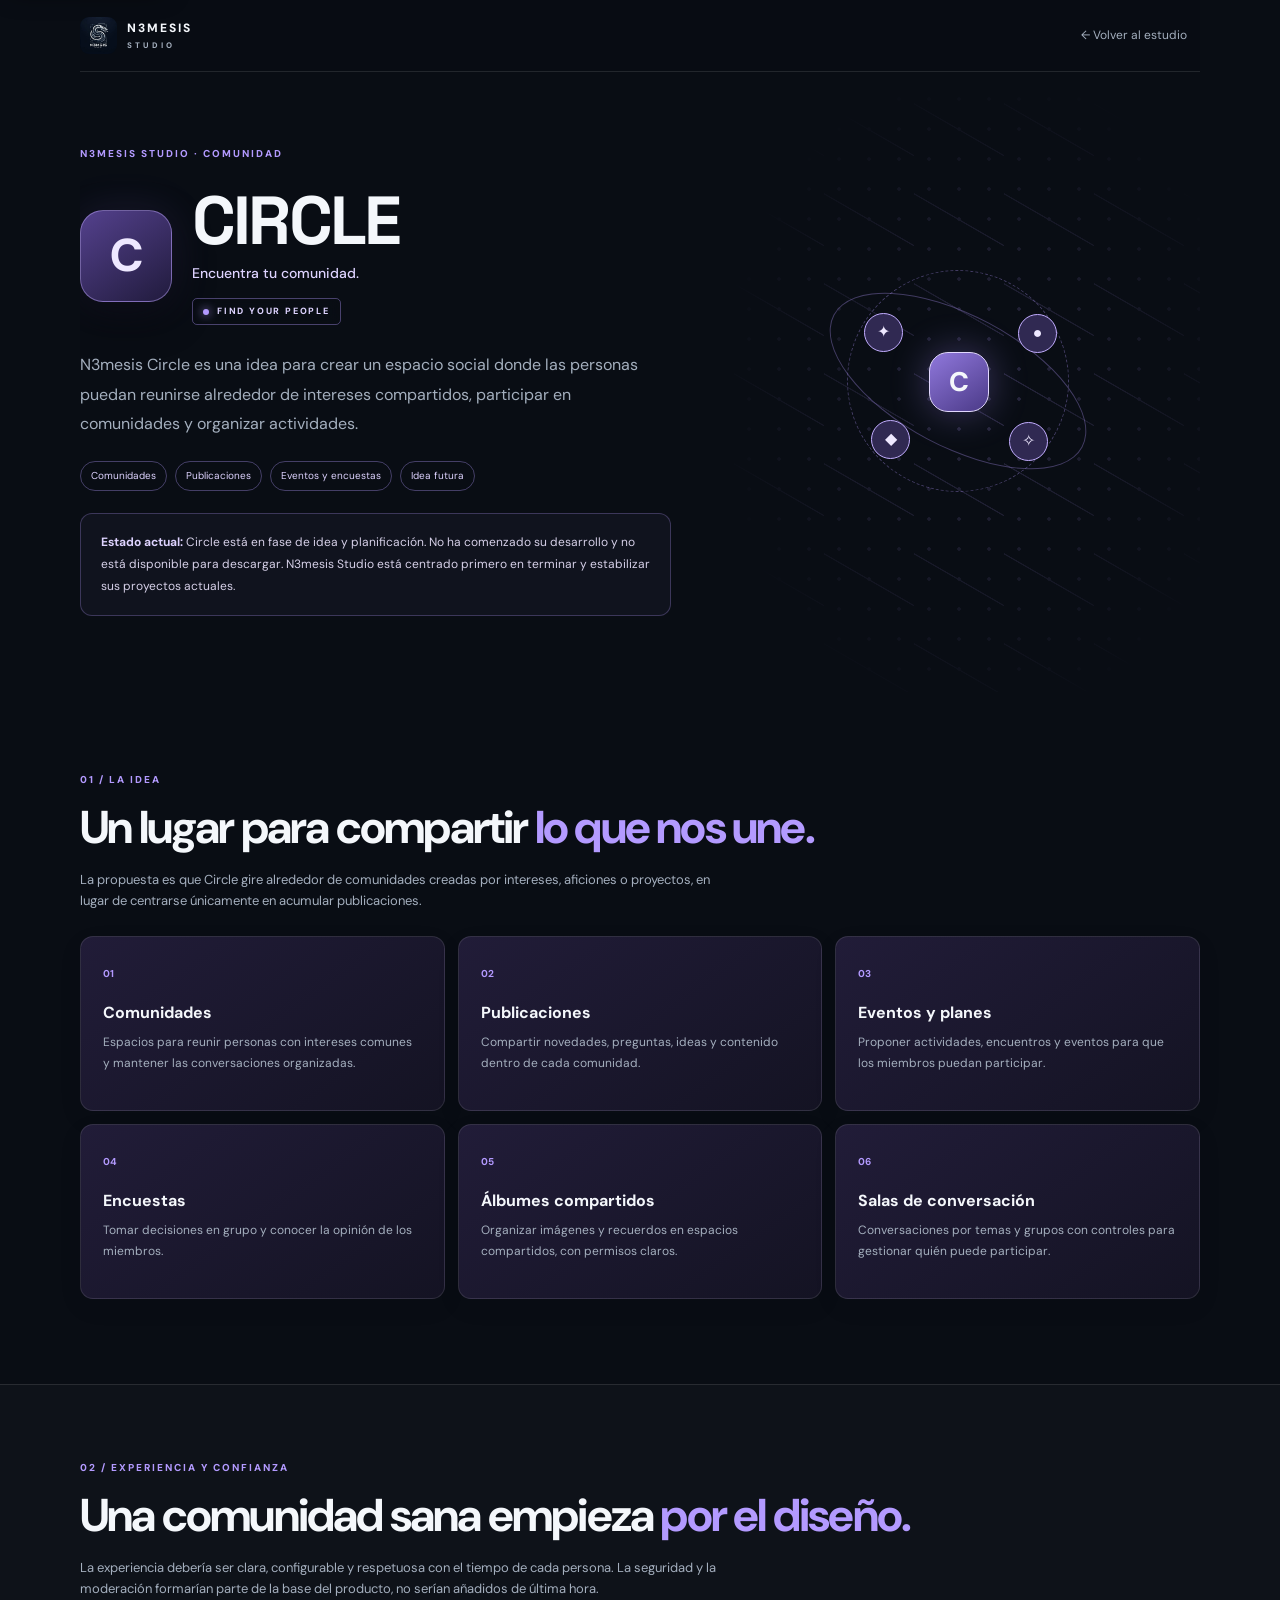
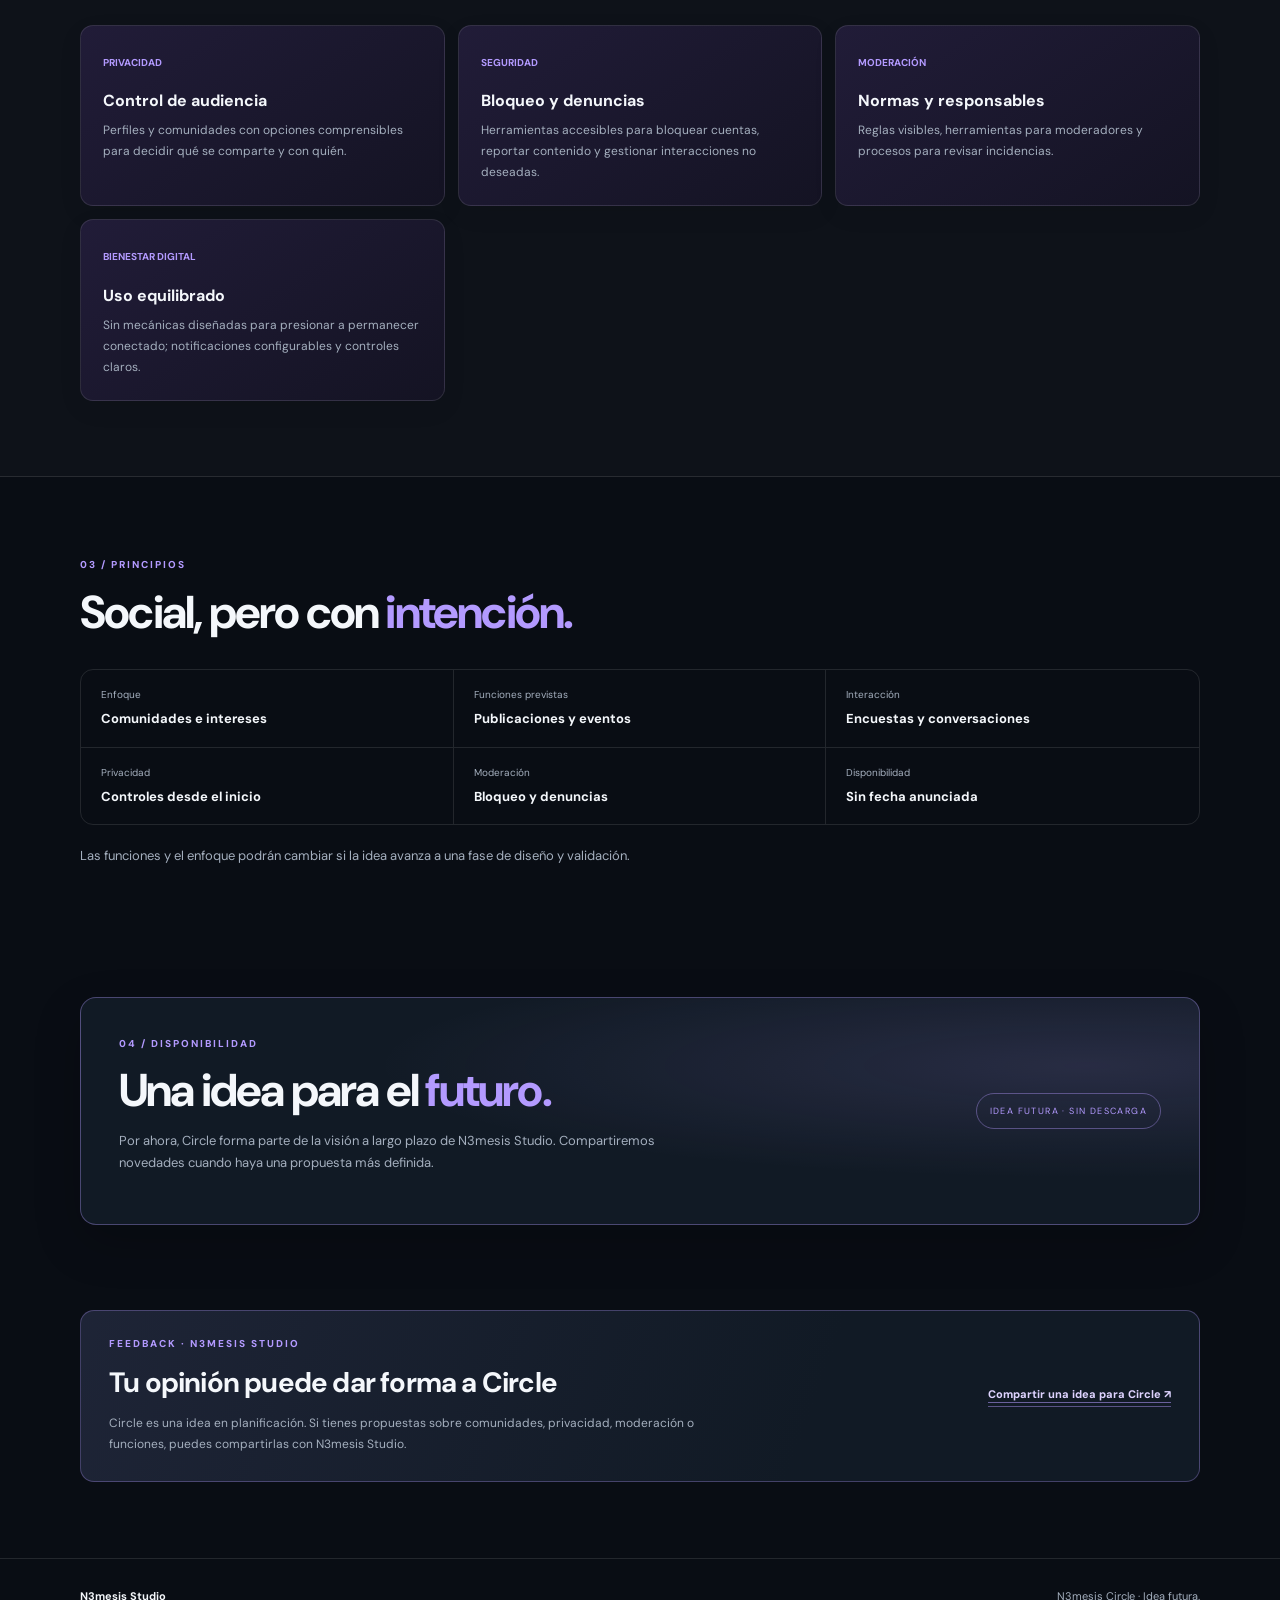
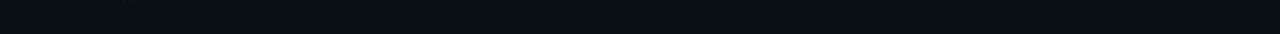
==== circle/index.html @ 1a10ccf6 "Completar metadatos sociales y SEO" ====
<!doctype html>
<html lang="es">
<head>
<meta charset="utf-8"><meta name="viewport" content="width=device-width,initial-scale=1"><meta name="theme-color" content="#100f20">
<meta name="description" content="N3mesis Circle: concepto de una plataforma social para comunidades, intereses y actividades compartidas. Idea futura de N3mesis Studio.">
<meta property="og:title" content="N3mesis Circle — N3mesis Studio"><meta property="og:description" content="Comunidades para compartir intereses e ideas. Concepto futuro de N3mesis Studio.">
<title>N3mesis Circle — N3mesis Studio</title>
<meta property="og:type" content="website">
<link rel="canonical" href="https://ocelote9547.github.io/circle/">
<meta property="og:url" content="https://ocelote9547.github.io/circle/"><meta property="og:site_name" content="N3mesis Studio"><meta name="twitter:card" content="summary"><meta name="twitter:title" content="N3mesis Circle — N3mesis Studio">
<meta name="twitter:description" content="N3mesis Circle: concepto de una plataforma social para comunidades, intereses y actividades compartidas. Idea futura de N3mesis Studio.">
<link rel="icon" href="../assets/icon.png" type="image/png">
<link rel="preconnect" href="https://fonts.googleapis.com"><link rel="preconnect" href="https://fonts.gstatic.com" crossorigin>
<link href="https://fonts.googleapis.com/css2?family=DM+Sans:wght@400;500;600;700;800&family=Space+Grotesk:wght@400;500;600;700&display=swap" rel="stylesheet">
<link rel="stylesheet" href="../product.css">
<style>
.app-circle{--accent:#b39aff;--accent2:#ded3ff;--glow:#7453c5}
.circle-symbol{width:92px;height:92px;display:grid;place-items:center;border-radius:23px;border:1px solid #c1aaff77;background:linear-gradient(145deg,#54418d,#211b3d);color:#eee8ff;font-size:46px;font-weight:800;box-shadow:0 15px 40px #0007,0 0 40px #9c7bff22}
.circle-showcase{position:relative;min-height:340px;display:grid;place-items:center}
.circle-showcase:before,.circle-showcase:after{content:"";position:absolute;border:1px solid #b39aff55;border-radius:50%;width:280px;height:130px;transform:rotate(28deg)}
.circle-showcase:after{width:220px;height:220px;transform:rotate(-35deg);border-style:dashed}
.community-orbit{position:relative;width:220px;height:180px;z-index:1}
.community-core{position:absolute;left:81px;top:61px;width:60px;height:60px;border-radius:19px;background:linear-gradient(145deg,#9078dc,#4b3a88);border:1px solid #e2d8ff;display:grid;place-items:center;font-size:27px;font-weight:800;box-shadow:0 0 38px #a68cff55}
.community-dot{position:absolute;width:39px;height:39px;border-radius:50%;display:grid;place-items:center;background:#302952;border:1px solid #c2adff;color:#eee8ff}
.community-dot.one{left:16px;top:22px}.community-dot.two{right:11px;top:23px}.community-dot.three{left:23px;bottom:12px}.community-dot.four{right:20px;bottom:10px}
.app-circle .feature-grid article{background:linear-gradient(145deg,#211c38,#141323)}
.circle-note{border:1px solid #b39aff44;background:#b39aff0b;border-radius:12px;padding:18px 20px;color:#d6d0e8;font-size:12px;line-height:1.8}
.circle-note b{color:#ded3ff}
@media(max-width:760px){.circle-showcase{min-height:230px}}
@media(max-width:480px){.circle-symbol{width:70px;height:70px;font-size:36px}}
</style>
</head>
<body class="app-circle">
<a class="skip-link" href="#contenido">Saltar al contenido</a>
<header class="product-header"><a class="back-brand" href="../"><img src="../assets/icon.png" alt="N3mesis Studio"><span>N3MESIS <small>STUDIO</small></span></a><a class="back-link" href="../">← Volver al estudio</a></header>
<main id="contenido">
<section class="product-hero wrap">
<div class="product-hero-copy">
<div class="eyebrow">N3MESIS STUDIO · COMUNIDAD</div>
<div class="product-title-row"><div class="circle-symbol" aria-hidden="true">C</div><div><h1>CIRCLE</h1><p class="tagline">Encuentra tu comunidad.</p><div class="hero-signature">FIND YOUR PEOPLE</div></div></div>
<p class="lead">N3mesis Circle es una idea para crear un espacio social donde las personas puedan reunirse alrededor de intereses compartidos, participar en comunidades y organizar actividades.</p>
<div class="hero-pills"><span>Comunidades</span><span>Publicaciones</span><span>Eventos y encuestas</span><span>Idea futura</span></div>
<div class="circle-note"><b>Estado actual:</b> Circle está en fase de idea y planificación. No ha comenzado su desarrollo y no está disponible para descargar. N3mesis Studio está centrado primero en terminar y estabilizar sus proyectos actuales.</div>
</div>
<div class="hero-showcase circle-showcase" role="img" aria-label="Ilustración conceptual de personas y comunidades conectadas">
<div class="community-orbit"><span class="community-dot one">✦</span><span class="community-dot two">●</span><span class="community-dot three">◆</span><span class="community-dot four">✧</span><span class="community-core">C</span></div>
</div>
</section>
<section class="wrap product-section">
<div class="section-kicker">01 / LA IDEA</div><h2>Un lugar para compartir <em>lo que nos une.</em></h2>
<p class="section-intro">La propuesta es que Circle gire alrededor de comunidades creadas por intereses, aficiones o proyectos, en lugar de centrarse únicamente en acumular publicaciones.</p>
<div class="feature-grid">
<article><b>01</b><h3>Comunidades</h3><p>Espacios para reunir personas con intereses comunes y mantener las conversaciones organizadas.</p></article>
<article><b>02</b><h3>Publicaciones</h3><p>Compartir novedades, preguntas, ideas y contenido dentro de cada comunidad.</p></article>
<article><b>03</b><h3>Eventos y planes</h3><p>Proponer actividades, encuentros y eventos para que los miembros puedan participar.</p></article>
<article><b>04</b><h3>Encuestas</h3><p>Tomar decisiones en grupo y conocer la opinión de los miembros.</p></article>
<article><b>05</b><h3>Álbumes compartidos</h3><p>Organizar imágenes y recuerdos en espacios compartidos, con permisos claros.</p></article>
<article><b>06</b><h3>Salas de conversación</h3><p>Conversaciones por temas y grupos con controles para gestionar quién puede participar.</p></article>
</div>
</section>
<section class="screens-section"><div class="wrap">
<div class="section-kicker">02 / EXPERIENCIA Y CONFIANZA</div><h2>Una comunidad sana empieza <em>por el diseño.</em></h2>
<p class="section-intro">La experiencia debería ser clara, configurable y respetuosa con el tiempo de cada persona. La seguridad y la moderación formarían parte de la base del producto, no serían añadidos de última hora.</p>
<div class="feature-grid">
<article><b>PRIVACIDAD</b><h3>Control de audiencia</h3><p>Perfiles y comunidades con opciones comprensibles para decidir qué se comparte y con quién.</p></article>
<article><b>SEGURIDAD</b><h3>Bloqueo y denuncias</h3><p>Herramientas accesibles para bloquear cuentas, reportar contenido y gestionar interacciones no deseadas.</p></article>
<article><b>MODERACIÓN</b><h3>Normas y responsables</h3><p>Reglas visibles, herramientas para moderadores y procesos para revisar incidencias.</p></article>
<article><b>BIENESTAR DIGITAL</b><h3>Uso equilibrado</h3><p>Sin mecánicas diseñadas para presionar a permanecer conectado; notificaciones configurables y controles claros.</p></article>
</div>
</div></section>
<section class="wrap product-section">
<div class="section-kicker">03 / PRINCIPIOS</div><h2>Social, pero con <em>intención.</em></h2>
<div class="spec-grid">
<div><span>Enfoque</span><b>Comunidades e intereses</b></div><div><span>Funciones previstas</span><b>Publicaciones y eventos</b></div><div><span>Interacción</span><b>Encuestas y conversaciones</b></div><div><span>Privacidad</span><b>Controles desde el inicio</b></div><div><span>Moderación</span><b>Bloqueo y denuncias</b></div><div><span>Disponibilidad</span><b>Sin fecha anunciada</b></div>
</div>
<p class="section-intro" style="margin-top:20px">Las funciones y el enfoque podrán cambiar si la idea avanza a una fase de diseño y validación.</p>
</section>
<section class="download-section wrap"><div class="download-panel"><div><div class="section-kicker">04 / DISPONIBILIDAD</div><h2>Una idea para el <em>futuro.</em></h2><p>Por ahora, Circle forma parte de la visión a largo plazo de N3mesis Studio. Compartiremos novedades cuando haya una propuesta más definida.</p></div><span class="coming-soon">IDEA FUTURA · SIN DESCARGA</span></div></section>

<section class="feedback-section wrap">
  <div class="feedback-panel">
    <div><div class="section-kicker">FEEDBACK · N3MESIS STUDIO</div><h2>Tu opinión puede dar forma a Circle</h2><p>Circle es una idea en planificación. Si tienes propuestas sobre comunidades, privacidad, moderación o funciones, puedes compartirlas con N3mesis Studio.</p></div>
    <div class="feedback-actions"><a href="https://github.com/Ocelote9547/Ocelote9547.github.io/issues/new?title=Idea%20para%20N3mesis%20Circle" target="_blank" rel="noopener">Compartir una idea para Circle ↗</a></div>
  </div>
</section>
</main>
<footer class="product-footer"><a href="../">N3mesis Studio</a><span>N3mesis Circle · Idea futura.</span></footer>
</body></html>
---- product.css ----
:root{color-scheme:dark;--bg:#090d14;--panel:#111a25;--text:#f4f7fb;--muted:#a4afbe;--accent:#72b9ff;--line:#ffffff1b;font-family:'DM Sans',Arial,sans-serif}*{box-sizing:border-box}html{scroll-behavior:smooth}body{margin:0;background:var(--bg);color:var(--text);line-height:1.65}a{color:inherit;text-decoration:none}.wrap{width:min(1120px,calc(100% - 44px));margin:auto}.app-party{--accent:#ff8545;--accent2:#ffb16e;--glow:#f05b22}.app-nexo{--accent:#74bdff;--accent2:#b7dcff;--glow:#167bd1}.app-utils{--accent:#aeb8c3;--accent2:#e0e4e9;--glow:#788492}.product-header{height:76px;width:min(1120px,calc(100% - 44px));margin:auto;display:flex;justify-content:space-between;align-items:center;border-bottom:1px solid var(--line)}.back-brand{display:flex;align-items:center;gap:10px;font-size:12px;font-weight:800;letter-spacing:2px}.back-brand img{width:37px;height:37px;object-fit:contain;border-radius:9px}.back-brand small{display:block;font-size:8px;letter-spacing:3px;color:var(--muted)}.back-link{font-size:12px;color:var(--muted)}.back-link:hover{color:var(--text)}.product-hero{min-height:520px;display:grid;grid-template-columns:1.1fr .9fr;align-items:center;gap:45px;padding-top:65px;padding-bottom:65px}.eyebrow,.section-kicker{font-size:10px;font-weight:800;letter-spacing:2px;color:var(--accent)}.product-title-row{display:flex;align-items:center;gap:20px;margin:25px 0}.app-icon{width:92px;height:92px;object-fit:contain;border-radius:22px;box-shadow:0 15px 40px #0007}.product-title-row h1{font-size:clamp(44px,7vw,68px);line-height:1;margin:0;font-weight:800;letter-spacing:-3px}.tagline{color:var(--accent2);font-size:14px;margin:8px 0 0}.lead{max-width:600px;color:var(--muted);font-size:16px;line-height:1.85}.hero-pills{display:flex;flex-wrap:wrap;gap:8px;margin:22px 0}.hero-pills span{font-size:10px;padding:6px 10px;border:1px solid color-mix(in srgb,var(--accent) 35%,transparent);border-radius:30px;color:var(--accent2)}.download-button{display:inline-flex;gap:24px;align-items:center;background:var(--accent);color:#10151c;padding:13px 18px;border-radius:8px;font-size:13px;font-weight:800;margin-top:12px}.download-button:hover{filter:brightness(1.12);transform:translateY(-1px)}.availability{font-size:10px;color:#8290a1;margin-top:12px}.hero-showcase{min-height:340px;display:grid;place-items:center;position:relative}.showcase-glow{position:absolute;width:280px;height:280px;border-radius:50%;background:var(--glow);opacity:.18;filter:blur(75px)}.showcase-icon{position:relative;width:min(220px,65%);aspect-ratio:1;object-fit:contain;border-radius:34px;filter:drop-shadow(0 25px 40px #0008)}.product-section{padding-top:80px;padding-bottom:85px}.product-section h2,.screens-section h2,.download-panel h2{font-size:clamp(30px,4.5vw,46px);line-height:1.15;letter-spacing:-1.8px;margin:12px 0 30px}.product-section h2 em,.screens-section h2 em,.download-panel h2 em{font-style:normal;color:var(--accent)}.feature-grid{display:grid;grid-template-columns:repeat(3,1fr);gap:13px}.feature-grid article{background:linear-gradient(145deg,#141e2a,#0e151f);border:1px solid var(--line);border-radius:12px;padding:22px;min-height:175px}.feature-grid article>b{font-size:10px;color:var(--accent)}.feature-grid h3{font-size:16px;margin:14px 0 6px}.feature-grid p{font-size:12px;color:var(--muted);line-height:1.75;margin:0}.screens-section{padding:75px 0;background:#ffffff05;border-block:1px solid var(--line)}.section-intro{font-size:13px;color:var(--muted);max-width:650px;margin-top:-15px;margin-bottom:25px}.screenshot-grid{display:grid;grid-template-columns:repeat(4,1fr);gap:14px}.screenshot-placeholder{aspect-ratio:9/16;border:1px dashed color-mix(in srgb,var(--accent) 55%,transparent);border-radius:15px;background:radial-gradient(ellipse at 50% 40%,color-mix(in srgb,var(--accent) 14%,transparent),#0b111a 70%);display:flex;flex-direction:column;align-items:center;justify-content:center;gap:8px;color:var(--accent)}.screenshot-placeholder span{font-size:11px;opacity:.7}.screenshot-placeholder b{font-size:13px;letter-spacing:2px}.screenshot-placeholder small{font-size:10px;color:var(--muted)}.spec-grid{display:grid;grid-template-columns:repeat(3,1fr);border:1px solid var(--line);border-radius:12px;overflow:hidden}.spec-grid div{padding:17px 20px;border-bottom:1px solid var(--line);border-right:1px solid var(--line);display:grid;gap:5px}.spec-grid div:nth-child(3n){border-right:0}.spec-grid div:nth-last-child(-n+3){border-bottom:0}.spec-grid span{font-size:10px;color:var(--muted)}.spec-grid b{font-size:13px}.download-section{padding:20px 0 85px}.download-panel{padding:38px;border:1px solid color-mix(in srgb,var(--accent) 35%,transparent);border-radius:16px;background:radial-gradient(ellipse at 90% 30%,color-mix(in srgb,var(--accent) 14%,transparent),transparent 50%),#111a25;display:flex;justify-content:space-between;align-items:center;gap:25px}.download-panel h2{margin-bottom:10px}.download-panel p{font-size:13px;color:var(--muted);max-width:550px}.coming-soon{font-size:9px;letter-spacing:1.4px;color:var(--accent);border:1px solid color-mix(in srgb,var(--accent) 40%,transparent);border-radius:30px;padding:10px 13px;white-space:nowrap}.product-footer{min-height:80px;border-top:1px solid var(--line);display:flex;justify-content:space-between;align-items:center;padding:20px max(22px,calc((100% - 1120px)/2));font-size:11px;color:var(--muted)}.product-footer a{color:var(--text);font-weight:700}.utils-icon{display:grid;place-items:center;background:#252d37;color:#e0e4e9;font-size:42px}.utils-symbol{font-size:120px;color:var(--accent);text-shadow:0 0 55px #aeb8c355}@media(max-width:760px){.product-hero{grid-template-columns:1fr;gap:0;padding-top:55px}.hero-showcase{min-height:230px}.showcase-icon{width:160px}.feature-grid{grid-template-columns:repeat(2,1fr)}.screenshot-grid{grid-template-columns:repeat(2,1fr)}.spec-grid{grid-template-columns:repeat(2,1fr)}.spec-grid div:nth-child(3n){border-right:1px solid var(--line)}.spec-grid div:nth-child(2n){border-right:0}.spec-grid div:nth-last-child(-n+3){border-bottom:1px solid var(--line)}.spec-grid div:nth-last-child(-n+2){border-bottom:0}.download-panel{align-items:flex-start;flex-direction:column}}@media(max-width:480px){.wrap,.product-header{width:calc(100% - 34px)}.back-link{font-size:10px}.product-title-row{gap:14px}.app-icon{width:70px;height:70px}.product-title-row h1{font-size:48px}.tagline{font-size:12px}.lead{font-size:14px}.feature-grid{grid-template-columns:1fr}.screenshot-grid{gap:9px}.screenshot-placeholder{border-radius:10px}.spec-grid div{padding:13px}.download-panel{padding:25px}.product-footer{gap:15px;flex-wrap:wrap}}
.app-launcher{--accent:#8eafff;--accent2:#c6d7ff;--glow:#456dc6}

/* N3mesis Launcher — identidad AURORA */
.app-launcher{--accent:#8eafff;--accent2:#c6d7ff;--glow:#456dc6}
.app-launcher .feature-grid article{background:linear-gradient(145deg,#17243a,#0e1726)}
.app-launcher .screens-section{background:#8eafff08}
.faq-list{border-top:1px solid var(--line)}
.faq-list details{border-bottom:1px solid var(--line);padding:0 4px}
.faq-list summary{cursor:pointer;list-style:none;padding:17px 4px;font-size:13px;font-weight:700;color:#e8eefb;display:flex;justify-content:space-between;gap:20px}
.faq-list summary::-webkit-details-marker{display:none}
.faq-list summary:after{content:"＋";color:var(--accent);font-size:17px}
.faq-list details[open] summary:after{content:"−"}
.faq-list details p{margin:0;padding:0 4px 18px;color:var(--muted);font-size:12px;line-height:1.8;max-width:850px}
.faq-list code{color:var(--accent2);font-size:11px}
.legal-note{padding-bottom:35px;color:#778598;font-size:10px;line-height:1.7}


/* Pulido responsive común de todas las fichas */
.product-header{gap:12px}
.product-hero-copy,.product-hero,.product-section,.download-panel{min-width:0}
.product-title-row{min-width:0}
.product-title-row>div{min-width:0}
.product-title-row h1{overflow-wrap:anywhere}
.feature-grid article{min-width:0}
.spec-grid b{overflow-wrap:anywhere}
.faq-list summary{line-height:1.5}
.download-button{transition:filter .2s,transform .2s}
@media(max-width:760px){
 .wrap{width:calc(100% - 38px)}
 .product-header{width:calc(100% - 38px);height:68px}
 .product-hero{padding-top:42px;padding-bottom:35px;gap:6px}
 .product-title-row{margin:19px 0;gap:14px}
 .product-title-row h1{font-size:clamp(38px,9vw,54px);letter-spacing:-2px}
 .app-icon{width:76px;height:76px;border-radius:18px}
 .lead{font-size:14px;line-height:1.8}
 .hero-pills{gap:6px;margin:17px 0}
 .hero-pills span{font-size:9px}
 .hero-showcase{min-height:190px}
 .showcase-icon{width:145px}
 .product-section{padding-top:56px;padding-bottom:58px}
 .product-section h2,.screens-section h2,.download-panel h2{font-size:clamp(29px,7.5vw,39px);letter-spacing:-1.2px}
 .feature-grid{gap:10px}
 .feature-grid article{padding:18px;min-height:0}
 .feature-grid h3{font-size:15px}
 .feature-grid p{font-size:11px}
 .screens-section{padding:54px 0}
 .screenshot-grid{gap:10px}
 .spec-grid div{min-width:0;padding:14px}
 .spec-grid b{font-size:12px}
 .download-section{padding-bottom:55px}
 .download-panel{padding:25px}
 .product-footer{padding:19px;width:100%}
}
@media(max-width:480px){
 .wrap{width:calc(100% - 32px)}
 .product-header{width:calc(100% - 32px);height:64px}
 .back-brand{font-size:10px;gap:7px;letter-spacing:1.3px}
 .back-brand img{width:32px;height:32px}
 .back-link{font-size:10px;white-space:nowrap}
 .product-hero{padding-top:34px}
 .product-title-row{gap:11px}
 .app-icon{width:64px;height:64px;border-radius:15px}
 .product-title-row h1{font-size:clamp(34px,9vw,45px);letter-spacing:-1.5px}
 .tagline{font-size:11px;line-height:1.4}
 .lead{font-size:13px}
 .download-button{width:100%;justify-content:space-between;padding:13px 15px}
 .feature-grid{grid-template-columns:1fr}
 .feature-grid article{padding:17px}
 .screenshot-grid{grid-template-columns:repeat(2,minmax(0,1fr))}
 .screenshot-placeholder{min-width:0;aspect-ratio:3/5}
 .spec-grid{grid-template-columns:repeat(2,minmax(0,1fr))}
 .spec-grid div{padding:12px 10px}
 .spec-grid div:nth-child(3n){border-right:1px solid var(--line)}
 .spec-grid div:nth-child(2n){border-right:0}
 .spec-grid div:nth-last-child(-n+3){border-bottom:1px solid var(--line)}
 .spec-grid div:nth-last-child(-n+2){border-bottom:0}
 .download-panel{padding:21px}
 .coming-soon{white-space:normal;line-height:1.5}
 .product-footer{font-size:10px}
}


/* Acabado visual común y responsive para las fichas */
.product-header{backdrop-filter:blur(14px);-webkit-backdrop-filter:blur(14px)}
.product-hero{align-items:center}
.product-hero-copy{max-width:720px}
.product-title-row h1{line-height:.98}
.hero-pills span{border-radius:999px}
.feature-grid article{border:1px solid var(--line);border-radius:13px;transition:transform .2s,border-color .2s,background .2s}
.feature-grid article:hover{transform:translateY(-3px);border-color:var(--accent,#78baff66)}
.screenshot-placeholder{border:1px dashed #8ba5c333;background:linear-gradient(145deg,#162235,#0c1420);border-radius:14px;min-height:230px;display:flex;flex-direction:column;align-items:center;justify-content:center;gap:10px}
.screenshot-placeholder span{font:600 28px var(--display);color:var(--accent,#9cc8ff)}
.screenshot-placeholder b{font-size:11px;letter-spacing:1.4px}
.screenshot-placeholder small{font-size:10px;color:var(--muted)}
.spec-grid{overflow:hidden;border-radius:13px}
.spec-grid div{min-width:0}
.faq-list details[open]{background:#ffffff05}
.download-actions{display:flex;flex-direction:column;align-items:flex-start;gap:13px;min-width:min(100%,280px)}
.download-actions .download-button{width:100%;justify-content:space-between}
.release-link{font-size:12px;color:var(--accent2,#a9d3ff);text-decoration:underline;text-underline-offset:4px}
.download-actions small{font-size:10px;color:var(--muted);line-height:1.5}
@media(max-width:760px){
 .product-hero{display:flex;flex-direction:column;align-items:stretch}
 .product-hero-copy{width:100%}
 .hero-showcase{width:100%;max-width:100%;margin-top:10px}
 .feature-grid{grid-template-columns:repeat(2,minmax(0,1fr))}
 .feature-grid article{height:100%}
 .screens-section .wrap{min-width:0}
 .screenshot-grid{grid-template-columns:repeat(2,minmax(0,1fr))}
 .spec-grid{display:grid;grid-template-columns:repeat(2,minmax(0,1fr))}
 .spec-grid div{border-bottom:1px solid var(--line);border-right:1px solid var(--line)}
 .spec-grid div:nth-child(2n){border-right:0}
 .spec-grid div:last-child{border-bottom:0}
 .download-panel{gap:24px}
 .download-actions{width:100%}
}
@media(max-width:480px){
 .product-hero{gap:4px}
 .product-title-row{align-items:center}
 .hero-showcase{min-height:155px}
 .showcase-icon{width:125px}
 .feature-grid{grid-template-columns:1fr}
 .feature-grid article{padding:19px}
 .screenshot-placeholder{min-height:175px}
 .spec-grid div{padding:12px 10px}
 .spec-grid span{font-size:10px}
 .spec-grid b{font-size:11px;line-height:1.5}
 .download-actions .download-button{font-size:12px}
 .product-footer{display:flex;flex-direction:column;align-items:flex-start}
}
@media(prefers-reduced-motion:reduce){
 .feature-grid article,.card-explore span{transition:none!important}
}


/* Galerías reales: horizontal para escritorio, vertical para apps móviles */
.screenshot-grid{align-items:start}
.screenshot-card{margin:0;min-width:0;overflow:hidden;border:1px solid var(--line);border-radius:14px;background:#0b111a}
.screenshot-card>img{display:block;width:100%;height:auto;object-fit:contain;background:#080d14}
.screenshot-card figcaption{padding:10px 12px;color:var(--muted);font-size:10px;font-weight:700;letter-spacing:1.2px}
.screenshot-card .screenshot-placeholder{aspect-ratio:9/16;border:0;border-radius:0;min-height:220px}
.app-launcher .screenshot-grid{grid-template-columns:repeat(2,minmax(0,1fr))}
.app-launcher .screenshot-card>img{aspect-ratio:16/9;object-fit:contain}
.app-launcher .screenshot-card .screenshot-placeholder{aspect-ratio:16/9;min-height:0}
.app-party .screenshot-card>img,.app-nexo .screenshot-card>img{aspect-ratio:9/16;object-fit:contain}
@media(max-width:760px){
 .app-launcher .screenshot-grid{grid-template-columns:repeat(2,minmax(0,1fr))}
 .app-launcher .screenshot-card figcaption,.app-party .screenshot-card figcaption,.app-nexo .screenshot-card figcaption{padding:8px;font-size:9px}
}
@media(max-width:480px){
 .app-launcher .screenshot-grid{grid-template-columns:1fr}
 .app-launcher .screenshot-card>img{aspect-ratio:16/9}
}


/* Corrección de galerías: el atributo hidden debe prevalecer sobre el display de los componentes */
.screenshot-card [hidden]{
  display:none!important;
}

/* Más espacio útil para las capturas en monitores grandes (incluidos 32 pulgadas) */
@media(min-width:1600px){
  .screens-section>.wrap{
    width:min(1500px,calc(100% - 96px));
  }
  .screenshot-grid{
    gap:22px;
  }
  .screenshot-card{
    border-radius:16px;
  }
  .screenshot-card figcaption{
    padding:12px 15px;
    font-size:11px;
  }
  .app-launcher .screenshot-grid{
    grid-template-columns:repeat(2,minmax(0,1fr));
  }
}


/* Identidad geométrica distinta para cada producto */
.product-hero{position:relative;isolation:isolate;overflow:hidden}
.product-hero:before{content:"";position:absolute;z-index:-1;pointer-events:none;right:-3%;top:2%;width:min(48vw,500px);height:100%;opacity:.17;mask-image:radial-gradient(ellipse at center,#000 10%,transparent 76%);-webkit-mask-image:radial-gradient(ellipse at center,#000 10%,transparent 76%)}
.app-party .product-hero:before{background-image:linear-gradient(45deg,transparent 46%,#ff8545 47%,#ff8545 49%,transparent 50%),linear-gradient(-45deg,transparent 46%,#ffb16e 47%,#ffb16e 49%,transparent 50%);background-size:42px 42px}
.app-nexo .product-hero:before{background-image:repeating-linear-gradient(0deg,transparent 0 25px,#74bdff 26px 27px,transparent 28px 50px),repeating-linear-gradient(60deg,transparent 0 25px,#74bdff 26px 27px,transparent 28px 50px),repeating-linear-gradient(120deg,transparent 0 25px,#74bdff 26px 27px,transparent 28px 50px);background-size:58px 58px}
.app-launcher .product-hero:before{background-image:linear-gradient(90deg,#8fc6ff 1px,transparent 1px),linear-gradient(#8fc6ff 1px,transparent 1px),linear-gradient(45deg,transparent 48%,#8fc6ff 49%,#8fc6ff 50%,transparent 51%);background-size:48px 48px,48px 48px,96px 96px}
.app-connect .product-hero:before{background-image:radial-gradient(ellipse at center,transparent 0 28%,#67caff 29% 29.5%,transparent 30% 48%,#67caff 49% 49.5%,transparent 50%),linear-gradient(45deg,transparent 49%,#67caff 49.5% 50%,transparent 50.5%);background-size:230px 180px,70px 70px}
.app-circle .product-hero:before{background-image:radial-gradient(circle,#b39aff 1.5px,transparent 2px),linear-gradient(30deg,transparent 48.8%,#b39aff 49.2% 49.8%,transparent 50.2%);background-size:30px 30px,90px 90px}
.app-utils .product-hero:before{background-image:linear-gradient(0deg,transparent 47%,#aeb8c3 48% 52%,transparent 53%),linear-gradient(90deg,transparent 47%,#aeb8c3 48% 52%,transparent 53%);background-size:38px 38px}
.hero-signature{display:inline-flex;align-items:center;gap:8px;margin-top:13px;padding:5px 10px;border:1px solid color-mix(in srgb,var(--accent) 38%,transparent);border-radius:5px;color:var(--accent2);font-size:9px;font-weight:800;letter-spacing:1.8px}
.hero-signature:before{content:"";width:6px;height:6px;border-radius:50%;background:var(--accent);box-shadow:0 0 10px var(--accent)}
.feedback-section{padding:0 0 76px}
.feedback-panel{display:flex;align-items:center;justify-content:space-between;gap:25px;padding:25px 28px;border:1px solid color-mix(in srgb,var(--accent) 30%,transparent);border-radius:14px;background:linear-gradient(110deg,color-mix(in srgb,var(--accent) 8%,#111a25),#111a25 65%)}
.feedback-panel h2{font-size:clamp(20px,3vw,28px);letter-spacing:-.8px;margin:7px 0}
.feedback-panel p{max-width:610px;color:var(--muted);font-size:12px;line-height:1.8;margin:0}
.feedback-actions{display:flex;flex-direction:column;align-items:flex-start;gap:8px;flex-shrink:0}
.feedback-actions a{font-size:11px;font-weight:800;color:var(--accent2);border-bottom:1px solid color-mix(in srgb,var(--accent) 45%,transparent);padding-bottom:3px}
.feedback-actions a:hover{color:var(--text)}
@media(max-width:760px){.feedback-panel{align-items:flex-start;flex-direction:column}.feedback-actions{width:100%}}
@media(prefers-reduced-motion:reduce){.hero-signature:before{box-shadow:none}}


/* N3mesis Studio · pulido visual compartido V2 */
:root{--display:'Space Grotesk','DM Sans',Arial,sans-serif}
html{scroll-padding-top:88px}
body{font-family:'DM Sans',Arial,sans-serif;-webkit-font-smoothing:antialiased;text-rendering:optimizeLegibility}
.product-header{position:sticky;top:0;z-index:30;background:#090d14eF;backdrop-filter:blur(16px);-webkit-backdrop-filter:blur(16px)}
.back-brand img{transition:transform .25s ease}
.back-brand:hover img{transform:rotate(-5deg) scale(1.04)}
.back-link{padding:9px 12px;border:1px solid transparent;border-radius:8px;transition:color .2s,border-color .2s,background .2s}
.back-link:hover{border-color:var(--line);background:#ffffff08}
.product-hero{padding-top:74px;padding-bottom:76px}
.product-hero-copy{position:relative;z-index:1}
.product-title-row h1{font-family:var(--display);letter-spacing:-2.8px}
.tagline{font-weight:500}
.hero-signature{backdrop-filter:blur(8px)}
.hero-showcase{isolation:isolate}
.showcase-icon,.product-hero .app-icon{filter:drop-shadow(0 20px 34px #0008)}
.feature-grid article{box-shadow:0 8px 24px #00000012}
.feature-grid article:hover{box-shadow:0 16px 34px #0004}
.faq-section{padding-top:48px;padding-bottom:56px}
.faq-list summary{transition:color .18s}
.faq-list summary:hover{color:var(--accent2)}
.download-panel{box-shadow:0 18px 48px #0003}
.download-button{transition:filter .2s,transform .2s,box-shadow .2s}
.download-button:hover{box-shadow:0 10px 28px color-mix(in srgb,var(--accent) 22%,transparent)}
.product-footer{gap:18px}
.product-footer a{transition:color .2s}
.product-footer a:hover{color:var(--accent)}
:where(a,button,summary,[tabindex]):focus-visible{outline:2px solid var(--accent,#75baff);outline-offset:4px}
@media(max-width:760px){
 .product-hero{padding-top:48px;padding-bottom:48px}
 .product-header{position:sticky}
 .product-footer{padding-inline:20px}
}
@media(prefers-reduced-motion:reduce){
 .back-brand img,.feature-grid article,.download-button{transition:none!important}
 .back-brand:hover img,.feature-grid article:hover,.download-button:hover{transform:none}
}


/* Fases 3 y 4 — sistema compartido para las seis fichas */
html{scroll-padding-top:92px}
body{overflow-x:hidden}
.product-header{
  position:sticky;top:0;z-index:50;height:72px;
  background:color-mix(in srgb,var(--bg) 88%,transparent);
  -webkit-backdrop-filter:blur(16px);backdrop-filter:blur(16px);
}
.product-header a:focus-visible,.product-footer a:focus-visible,
.download-actions a:focus-visible,.feedback-actions a:focus-visible,
.faq-list summary:focus-visible,.screenshot-card img:focus-visible{
  outline:3px solid var(--accent);outline-offset:4px;border-radius:5px
}
.skip-link{
  position:fixed;z-index:2000;top:10px;left:10px;
  transform:translateY(-160%);padding:11px 15px;border-radius:8px;
  background:var(--accent);color:#10151c;font-weight:800;font-size:13px;
  box-shadow:0 8px 25px #0008
}
.skip-link:focus{transform:translateY(0);outline:3px solid #fff;outline-offset:3px}
.product-hero{min-width:0}
.product-hero-copy,.hero-showcase{min-width:0}
.product-section,.screens-section,.download-section,.feedback-section{scroll-margin-top:88px}
.product-section h2,.screens-section h2,.download-panel h2{max-width:850px;text-wrap:balance}
.section-intro,.lead,.feature-grid p,.download-panel p,.faq-list details p{overflow-wrap:anywhere}
.feature-grid article{transition:transform .2s ease,border-color .2s ease,box-shadow .2s ease}
.feature-grid article:hover{transform:translateY(-3px);border-color:color-mix(in srgb,var(--accent) 38%,var(--line));box-shadow:0 14px 34px #0003}
.screenshot-card{min-width:0;margin:0}
.screenshot-card img{display:block;width:100%;height:auto;max-height:620px;object-fit:contain;border-radius:14px}
.screenshot-card figcaption{margin-top:9px;color:var(--muted);font-size:10px;letter-spacing:1.4px}
.gallery-lightbox{overscroll-behavior:contain}
.gallery-lightbox img{max-width:calc(100vw - 32px);max-height:calc(100dvh - 110px)}
.download-panel{min-width:0}
.download-actions{display:flex;flex-direction:column;align-items:flex-start;gap:10px;min-width:min(260px,100%)}
.download-actions .download-button{max-width:100%;white-space:normal}
.release-link,.feedback-actions a{color:var(--accent2);text-decoration:underline;text-decoration-color:color-mix(in srgb,var(--accent) 55%,transparent);text-underline-offset:4px}
.release-link:hover,.feedback-actions a:hover{color:var(--text)}
.product-footer{min-height:76px;flex-wrap:wrap}
.product-footer span{max-width:100%;overflow-wrap:anywhere}
@media(max-width:760px){
  .product-header{height:64px}
  .product-hero{grid-template-columns:minmax(0,1fr);gap:8px}
  .hero-showcase{min-height:210px}
  .product-section{padding-top:58px;padding-bottom:60px}
  .screens-section{padding:55px 0}
  .download-section{padding-bottom:60px}
  .download-panel{width:100%;padding:26px}
  .download-actions{width:100%}
  .download-actions .download-button{width:100%;justify-content:space-between}
}
@media(max-width:420px){
  .wrap,.product-header{width:calc(100% - 28px)}
  .back-brand{gap:7px;font-size:10px;letter-spacing:1.4px}
  .back-brand img{width:32px;height:32px}
  .back-link{font-size:10px}
  .product-title-row{align-items:flex-start}
  .product-title-row h1{overflow-wrap:anywhere}
  .hero-pills{gap:6px}
  .hero-pills span{font-size:9px}
  .spec-grid{grid-template-columns:1fr}
  .spec-grid div,.spec-grid div:nth-child(2n),.spec-grid div:nth-child(3n){border-right:0;border-bottom:1px solid var(--line)}
  .spec-grid div:last-child{border-bottom:0}
  .download-panel{padding:21px}
  .gallery-lightbox .gallery-caption{font-size:9px;letter-spacing:.6px}
}
@media(prefers-reduced-motion:reduce){
  html{scroll-behavior:auto}
  *,*::before,*::after{scroll-behavior:auto!important;animation-duration:.01ms!important;animation-iteration-count:1!important;transition-duration:.01ms!important}
  .feature-grid article:hover{transform:none}
}
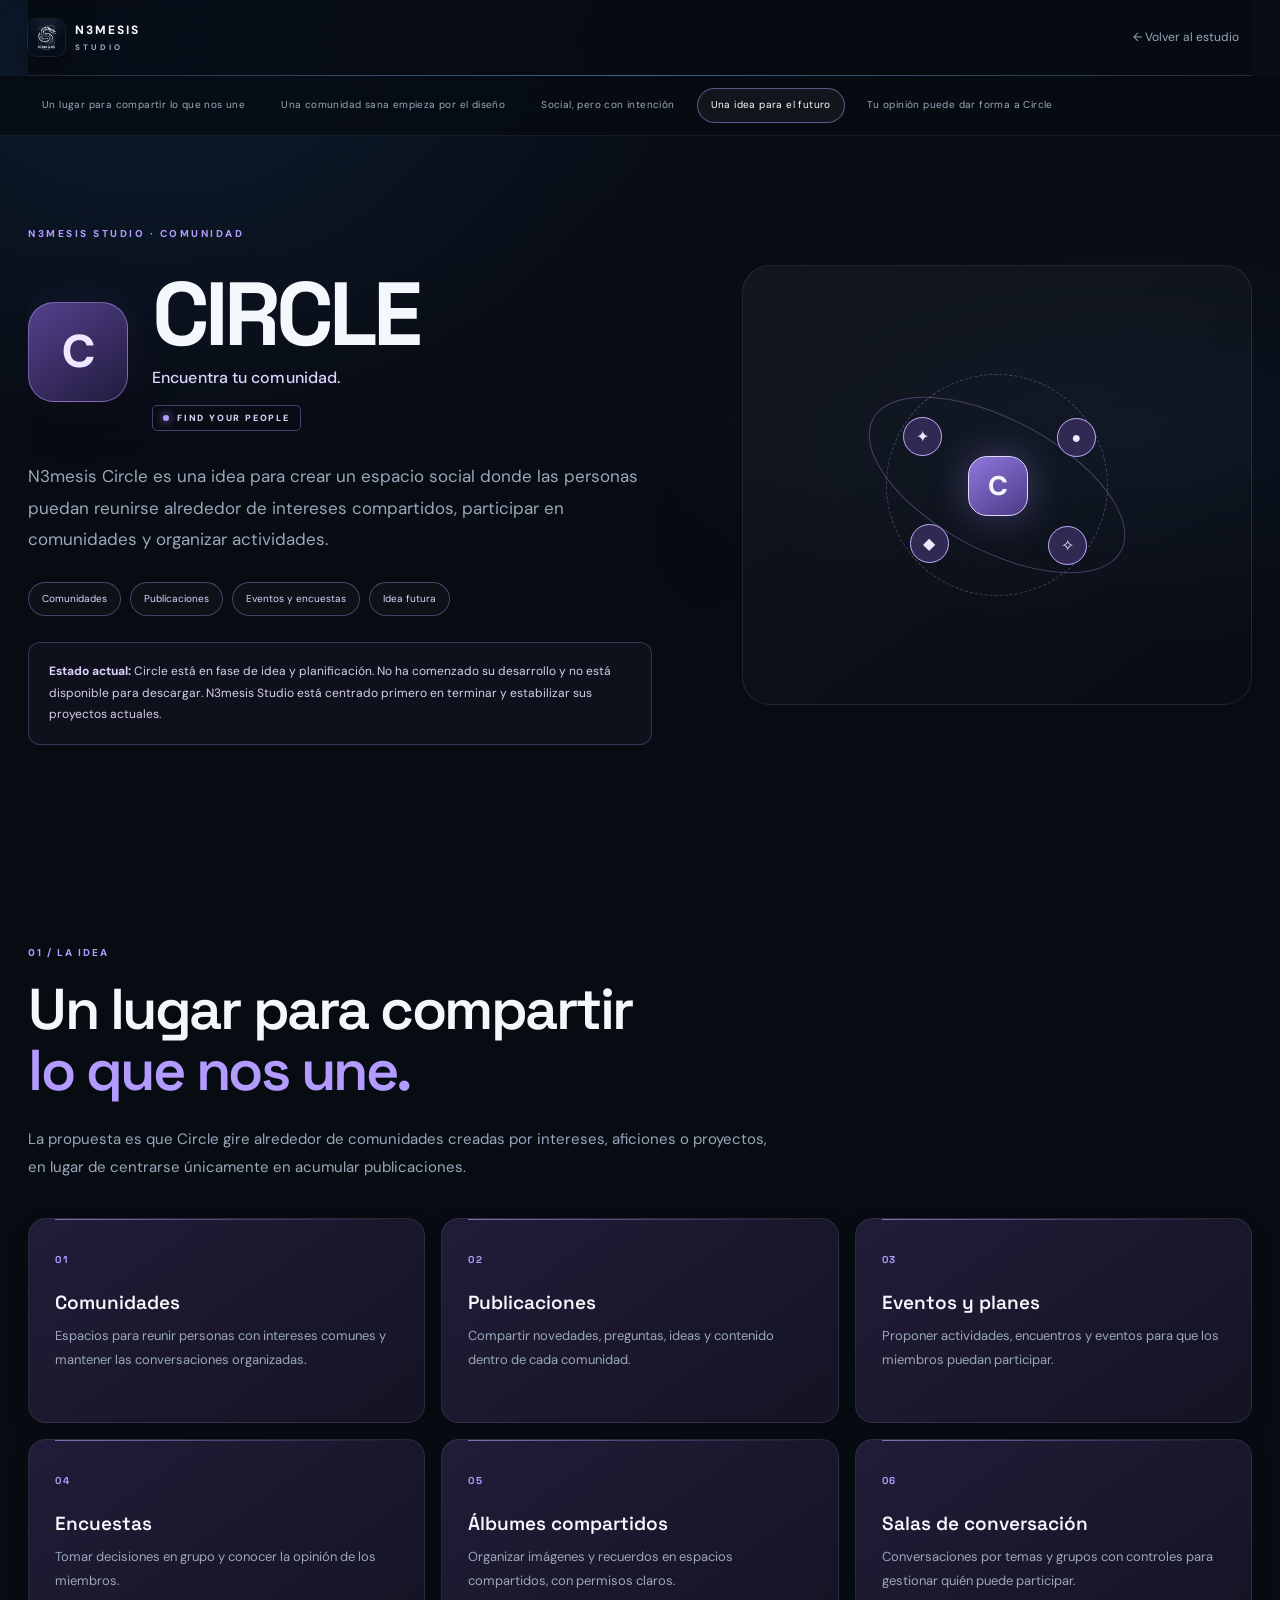
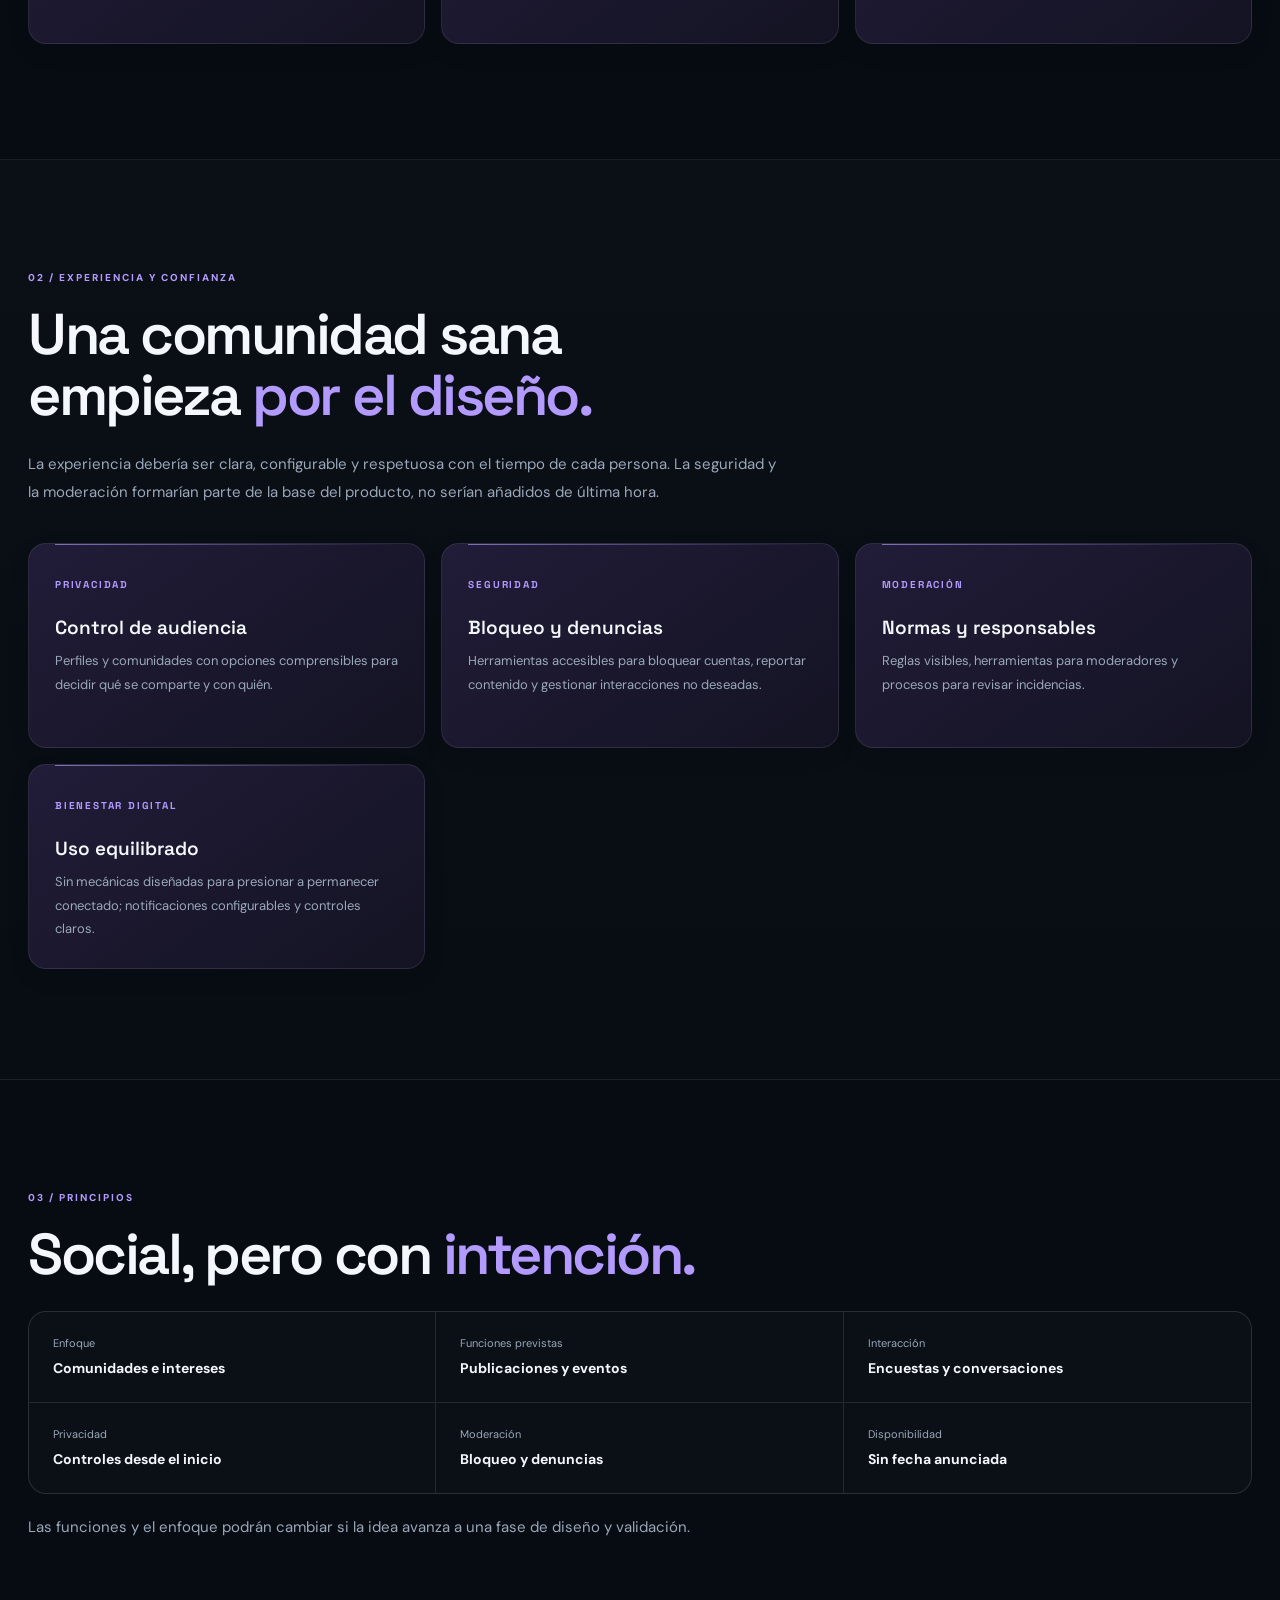
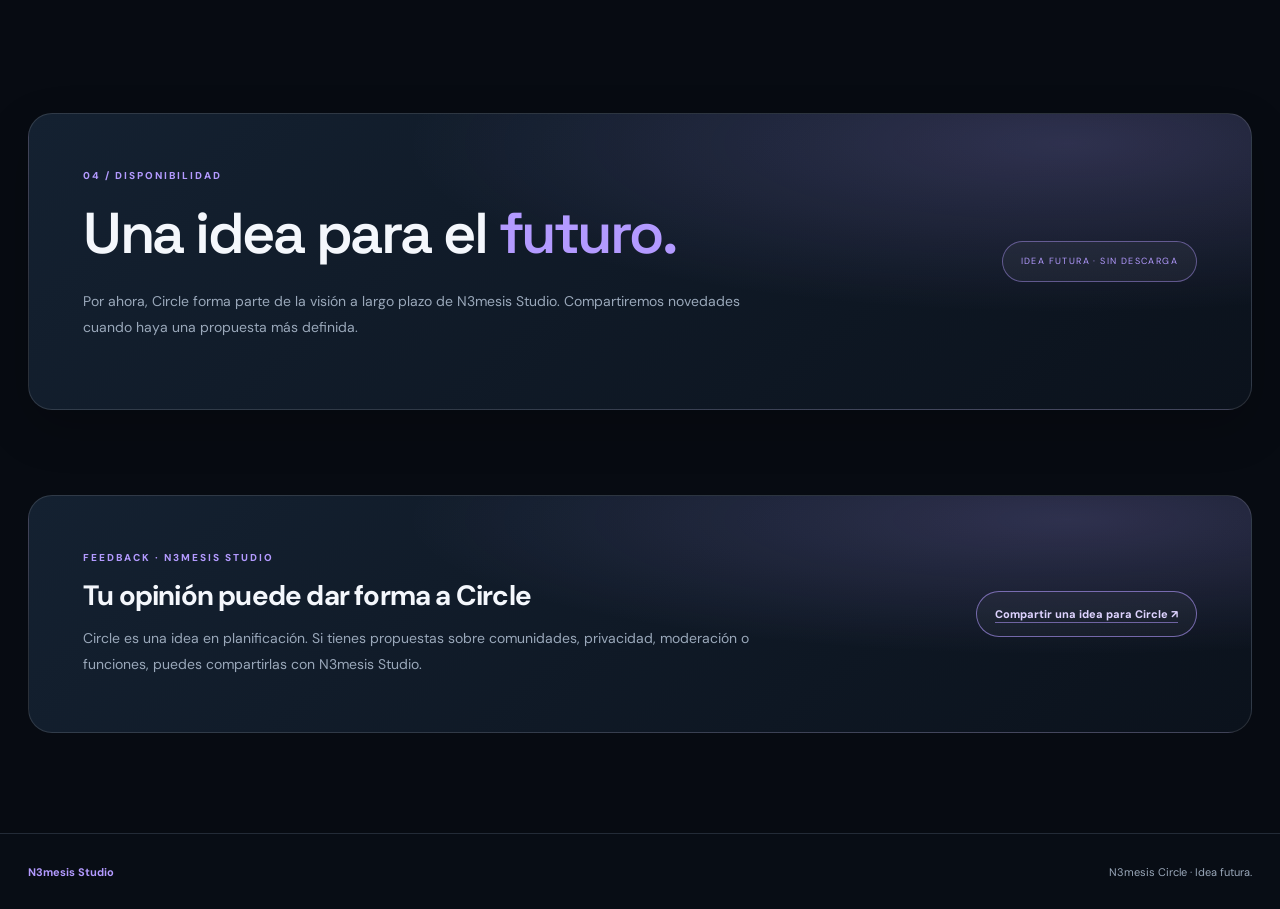
==== commit dc78718c: "Apply visual redesign to circle/index.html" ====
--- a/circle/index.html
+++ b/circle/index.html
@@ -29,6 +29,7 @@
 @media(max-width:760px){.circle-showcase{min-height:230px}}
 @media(max-width:480px){.circle-symbol{width:70px;height:70px;font-size:36px}}
 </style>
+  <link rel="stylesheet" href="../redesign.css">
 </head>
 <body class="app-circle">
 <a class="skip-link" href="#contenido">Saltar al contenido</a>
@@ -85,4 +86,5 @@
 </section>
 </main>
 <footer class="product-footer"><a href="../">N3mesis Studio</a><span>N3mesis Circle · Idea futura.</span></footer>
+  <script defer src="../redesign.js"></script>
 </body></html>
--- a/redesign.css
+++ b/redesign.css
@@ -0,0 +1,157 @@
+/* N3MESIS STUDIO — VISUAL REDESIGN 2026 */
+:root{--ink:#f4f7fc;--muted:#9aa8ba;--glass:rgba(17,26,39,.72);--hair:rgba(173,198,226,.16);--electric:#69b6ff;--display:'Space Grotesk',sans-serif}
+html{scroll-behavior:smooth;scroll-padding-top:118px}
+body{background:#070b12;color:var(--ink);font-family:'DM Sans',sans-serif}
+body:before{content:"";position:fixed;inset:0;z-index:-2;pointer-events:none;background:radial-gradient(ellipse at 12% 4%,rgba(43,117,194,.15),transparent 34%),radial-gradient(ellipse at 88% 48%,rgba(43,81,129,.11),transparent 32%),linear-gradient(180deg,#080d16,#070b12 70%)}
+::selection{background:#6dbaff55;color:#fff}
+.skip-link{z-index:1000}
+.site-header,.product-header{position:sticky;top:0;z-index:50;height:76px;width:min(1240px,calc(100% - 56px));background:rgba(7,11,18,.78);backdrop-filter:blur(22px);border:0;border-bottom:1px solid var(--hair)}
+.site-header:after,.product-header:after{content:"";position:absolute;bottom:-1px;left:0;width:100%;height:1px;background:linear-gradient(90deg,transparent,#73baff66,transparent)}
+.brand-mark,.back-brand img{box-shadow:0 0 0 1px #ffffff16,0 10px 34px #0008}
+.nav{gap:clamp(15px,2.5vw,34px);font-size:12px}
+.nav a,.back-link{transition:color .2s ease}
+.nav a:hover,.back-link:hover{color:#8bc8ff}
+.nav-cta{border-radius:999px;padding:10px 18px;background:#ffffff08}
+.section-wrap,.wrap{width:min(1240px,calc(100% - 56px))}
+.hero{min-height:690px;grid-template-columns:1.05fr .95fr;gap:3vw;padding-top:55px;padding-bottom:100px}
+.hero h1{font-size:clamp(54px,7.2vw,96px);line-height:.99;letter-spacing:-5px;max-width:740px;margin:28px 0}
+.hero-lead{font-size:17px;max-width:560px}
+.eyebrow{font-size:10px;letter-spacing:2.5px}
+.hero-art{height:530px}
+.core{width:225px;height:225px;box-shadow:0 0 110px #2877bb55,inset 0 0 55px #64a7df30}
+.hero-grid{background-size:28px 28px;opacity:.8}
+.orbit-a{width:510px;height:220px}.orbit-b{width:400px;height:350px}.orbit-c{width:330px;height:330px}
+.floating-chip{padding:11px 15px;border-radius:999px;background:#111d2bea}
+.button{border-radius:999px;padding:15px 22px}
+.section{padding-top:130px;padding-bottom:130px}
+.section-heading{margin-bottom:54px}
+.section-heading h2,.about h2{font-size:clamp(38px,4.7vw,60px);line-height:1.03;letter-spacing:-2.7px}
+.project-grid{grid-template-columns:repeat(2,minmax(0,1fr));gap:22px}
+.project-card{border-radius:22px;background:linear-gradient(145deg,#121d2b,#0a111b);border-color:#ffffff18;position:relative}
+.project-card:hover{transform:translateY(-8px);border-color:#8cc8ff70;box-shadow:0 28px 70px #0008}
+.project-visual{height:280px}
+.project-info{padding:25px 28px 28px}
+.project-info h3{font:600 29px var(--display);letter-spacing:-1px}
+.project-description{max-width:430px}
+.card-explore{margin:0 28px 25px;padding-top:14px;border-top:1px solid #ffffff18;color:#9ecfff;font-size:12px}
+.project-party .project-visual{background:radial-gradient(ellipse at 50% 45%,#743314,#2b160f 58%,#130d0d)}
+.project-nexo .project-visual{background:radial-gradient(ellipse at 50% 45%,#153f68,#101a2a 60%,#0b101a)}
+.project-launcher .project-visual{background:radial-gradient(ellipse at 50% 45%,#253d76,#14172e 60%,#0c0e18)}
+.project-circle .project-visual{background:radial-gradient(ellipse at 50% 45%,#463276,#1b1730 60%,#100e19)}
+.project-connect .project-visual{background:radial-gradient(ellipse at 50% 45%,#15506a,#101d2b 60%,#0a121b)}
+.project-utils .project-visual{background:radial-gradient(ellipse at 50% 45%,#3d4855,#1b222c 60%,#0d1118)}
+.news-grid{gap:15px}
+.news-card{padding:24px;border-radius:18px;background:linear-gradient(145deg,#111c2a,#0c131d);border-color:#ffffff16}
+.news-card h3{font:600 19px var(--display)}
+.about-layout{gap:9vw}
+.about-mark{min-height:440px}
+.about-logo{width:180px}
+.values>div{border-top:1px solid var(--hair);padding:18px 0}
+.steps{gap:14px}
+.steps article{border:1px solid var(--hair);border-radius:18px;background:linear-gradient(150deg,#121d2b,#0b121c);padding:25px;min-height:220px}
+.steps article:hover{border-color:#7dbfff70;transform:translateY(-4px)}
+.contact-panel{padding:clamp(34px,7vw,78px);border:1px solid #ffffff20;border-radius:26px;background:radial-gradient(ellipse at 80% 0%,#2765a533,transparent 45%),linear-gradient(130deg,#111d2c,#0b121d)}
+.footer{border-top:1px solid var(--hair)}
+/* Product pages */
+.product-header{margin:auto}
+.product-header .back-brand{font-size:12px}
+.product-hero{min-height:650px;padding-top:90px;padding-bottom:90px;gap:7vw;position:relative}
+.product-hero:before{content:"";position:absolute;inset:7% -4% 8% 35%;z-index:-1;pointer-events:none;background:radial-gradient(ellipse,var(--glow,#2776b8) 0%,transparent 68%);opacity:.16;filter:blur(38px)}
+.product-hero-copy{position:relative;z-index:2}
+.product-title-row{gap:24px;margin:30px 0}
+.product-title-row h1{font:700 clamp(54px,7vw,92px)/.95 var(--display);letter-spacing:-5px}
+.app-icon,.connect-symbol,.circle-symbol{width:100px;height:100px;border-radius:26px}
+.tagline{font-size:16px;letter-spacing:.1px}
+.lead{font-size:17px;max-width:630px;line-height:1.85}
+.hero-pills{gap:9px;margin:26px 0}
+.hero-pills span{font-size:10px;padding:8px 13px;border-radius:999px;background:#ffffff07}
+.hero-showcase{min-height:440px;border:1px solid #ffffff16;border-radius:28px;background:linear-gradient(145deg,#ffffff0b,#ffffff02);overflow:hidden}
+.showcase-glow{width:360px;height:360px;opacity:.24}
+.showcase-icon{width:min(250px,60%);filter:drop-shadow(0 35px 55px #0009)}
+.product-section{padding-top:110px;padding-bottom:115px}
+.product-section h2,.screens-section h2,.download-panel h2{font:600 clamp(36px,4.5vw,58px)/1.05 var(--display);letter-spacing:-2.5px;max-width:820px;margin:18px 0 26px}
+.section-intro{font-size:15px;line-height:1.85;max-width:760px;margin:0 0 36px}
+.feature-grid{grid-template-columns:repeat(3,minmax(0,1fr));gap:16px}
+.feature-grid article{position:relative;min-height:205px;padding:26px;border-radius:18px;background:linear-gradient(145deg,#172333,#0d151f);border-color:#ffffff16;transition:transform .25s,border-color .25s,background .25s}
+.feature-grid article:before{content:"";position:absolute;left:26px;right:26px;top:0;height:1px;background:linear-gradient(90deg,var(--accent),transparent);opacity:.65}
+.feature-grid article:hover{transform:translateY(-6px);border-color:color-mix(in srgb,var(--accent) 55%,transparent);background:linear-gradient(145deg,#1b2a3c,#101a26)}
+.feature-grid article>b{font:700 10px var(--display);letter-spacing:1.8px}
+.feature-grid h3{font:600 19px var(--display);margin:19px 0 9px}
+.feature-grid p{font-size:13px;line-height:1.8}
+.screens-section{padding:110px 0;background:linear-gradient(180deg,#ffffff05,#ffffff02);border-block:1px solid #ffffff13}
+.screenshot-grid{grid-template-columns:repeat(4,minmax(0,1fr));gap:20px}
+.screenshot-card{padding:10px;border:1px solid #ffffff1c;border-radius:20px;background:#111b29;box-shadow:0 18px 45px #0005}
+.screenshot-card img{border-radius:13px}
+.screenshot-card figcaption{padding:12px 5px 4px;font-size:11px;color:#c2cfde}
+.screenshot-placeholder{border-radius:16px;min-height:260px}
+.spec-grid{border-radius:18px;border-color:#ffffff20;background:#ffffff05}
+.spec-grid div{padding:22px 24px}
+.spec-grid span{font-size:11px}
+.spec-grid b{font-size:14px}
+.roadmap-list{gap:16px}
+.roadmap-list article{padding:25px;border-radius:18px;background:linear-gradient(145deg,#142131,#0c141e);border-color:#ffffff18}
+.download-panel,.feedback-panel{padding:clamp(28px,5vw,54px);border:1px solid #ffffff20;border-radius:24px;background:radial-gradient(ellipse at 85% 10%,color-mix(in srgb,var(--accent,#72b9ff) 20%,transparent),transparent 45%),linear-gradient(140deg,#142131,#0b121c);gap:30px}
+.download-panel p,.feedback-panel p{font-size:14px;line-height:1.85;max-width:700px}
+.coming-soon{border-radius:999px;padding:12px 18px;background:#ffffff0b;border:1px solid color-mix(in srgb,var(--accent) 45%,transparent)}
+.feedback-section{padding-bottom:100px}
+.feedback-actions a{display:inline-flex;padding:13px 18px;border:1px solid color-mix(in srgb,var(--accent) 60%,transparent);border-radius:999px;background:#ffffff08}
+.product-footer{border-top:1px solid var(--hair);padding:28px max(28px,calc((100% - 1240px)/2));background:#080d15}
+.product-footer a{color:var(--accent,#8bc8ff)}
+/* Dynamic section navigation and scroll progress */
+.product-section-nav{position:sticky;top:76px;z-index:40;display:flex;gap:8px;align-items:center;overflow:auto;padding:12px max(28px,calc((100% - 1240px)/2));background:rgba(7,11,18,.82);backdrop-filter:blur(18px);border-bottom:1px solid #ffffff12;scrollbar-width:none}
+.product-section-nav::-webkit-scrollbar{display:none}
+.product-section-nav a{white-space:nowrap;font-size:10px;letter-spacing:.4px;color:#9aaabd;padding:8px 13px;border:1px solid transparent;border-radius:999px}
+.product-section-nav a:hover,.product-section-nav a[aria-current="location"]{color:#fff;background:#ffffff0c;border-color:color-mix(in srgb,var(--accent,#69b6ff) 48%,transparent)}
+.reading-progress{position:fixed;z-index:100;top:0;left:0;height:2px;width:0;background:var(--accent,#69b6ff);box-shadow:0 0 12px var(--accent,#69b6ff)}
+@media(max-width:900px){
+ .hero{grid-template-columns:1fr 1fr;min-height:610px}
+ .hero h1{font-size:clamp(48px,7vw,72px)}
+ .product-hero{gap:3vw;min-height:570px}
+ .feature-grid{grid-template-columns:repeat(2,minmax(0,1fr))}
+ .screenshot-grid{grid-template-columns:repeat(2,minmax(0,1fr))}
+}
+@media(max-width:760px){
+ .site-header,.product-header{width:calc(100% - 36px);height:68px}
+ .section-wrap,.wrap{width:calc(100% - 36px)}
+ .hero{display:flex;flex-direction:column;align-items:stretch;min-height:0;padding-top:85px;padding-bottom:85px;gap:20px}
+ .hero h1{font-size:clamp(48px,12vw,72px);letter-spacing:-3px}
+ .hero-art{height:360px;order:2}
+ .scroll-cue{display:none}
+ .hero-meta{margin-top:42px}
+ .section{padding-top:85px;padding-bottom:85px}
+ .section-heading{display:block}
+ .section-heading>p{margin-top:20px}
+ .project-grid{grid-template-columns:1fr}
+ .project-visual{height:245px}
+ .about-layout{grid-template-columns:1fr;gap:35px}
+ .about-mark{min-height:300px}
+ .steps{grid-template-columns:1fr 1fr}
+ .product-hero{display:flex;flex-direction:column;align-items:stretch;min-height:0;padding-top:65px;padding-bottom:65px;gap:30px}
+ .product-title-row h1{font-size:clamp(48px,13vw,76px);letter-spacing:-3px}
+ .product-title-row{gap:16px}
+ .app-icon,.connect-symbol,.circle-symbol{width:76px;height:76px;border-radius:20px}
+ .hero-showcase{min-height:300px;width:100%}
+ .product-section{padding-top:80px;padding-bottom:80px}
+ .screens-section{padding:80px 0}
+ .product-section h2,.screens-section h2,.download-panel h2{font-size:clamp(34px,9vw,48px);letter-spacing:-1.8px}
+ .product-section-nav{top:68px;padding-inline:18px}
+ .product-section-nav a{font-size:9px;padding:7px 11px}
+}
+@media(max-width:480px){
+ .section-wrap,.wrap{width:calc(100% - 30px)}
+ .project-visual{height:215px}
+ .project-info{padding:21px}
+ .card-explore{margin-inline:21px}
+ .feature-grid,.steps,.roadmap-list{grid-template-columns:1fr}
+ .feature-grid article{min-height:0;padding:23px}
+ .screenshot-grid{grid-template-columns:repeat(2,minmax(0,1fr));gap:10px}
+ .spec-grid{grid-template-columns:1fr 1fr}
+ .spec-grid div{padding:15px}
+ .product-title-row h1{font-size:46px}
+ .hero-showcase{min-height:245px}
+ .download-panel,.feedback-panel{padding:24px;border-radius:18px}
+}
+@media(prefers-reduced-motion:reduce){
+ html{scroll-behavior:auto}
+ *,*:before,*:after{animation-duration:.01ms!important;animation-iteration-count:1!important;transition-duration:.01ms!important}
+}
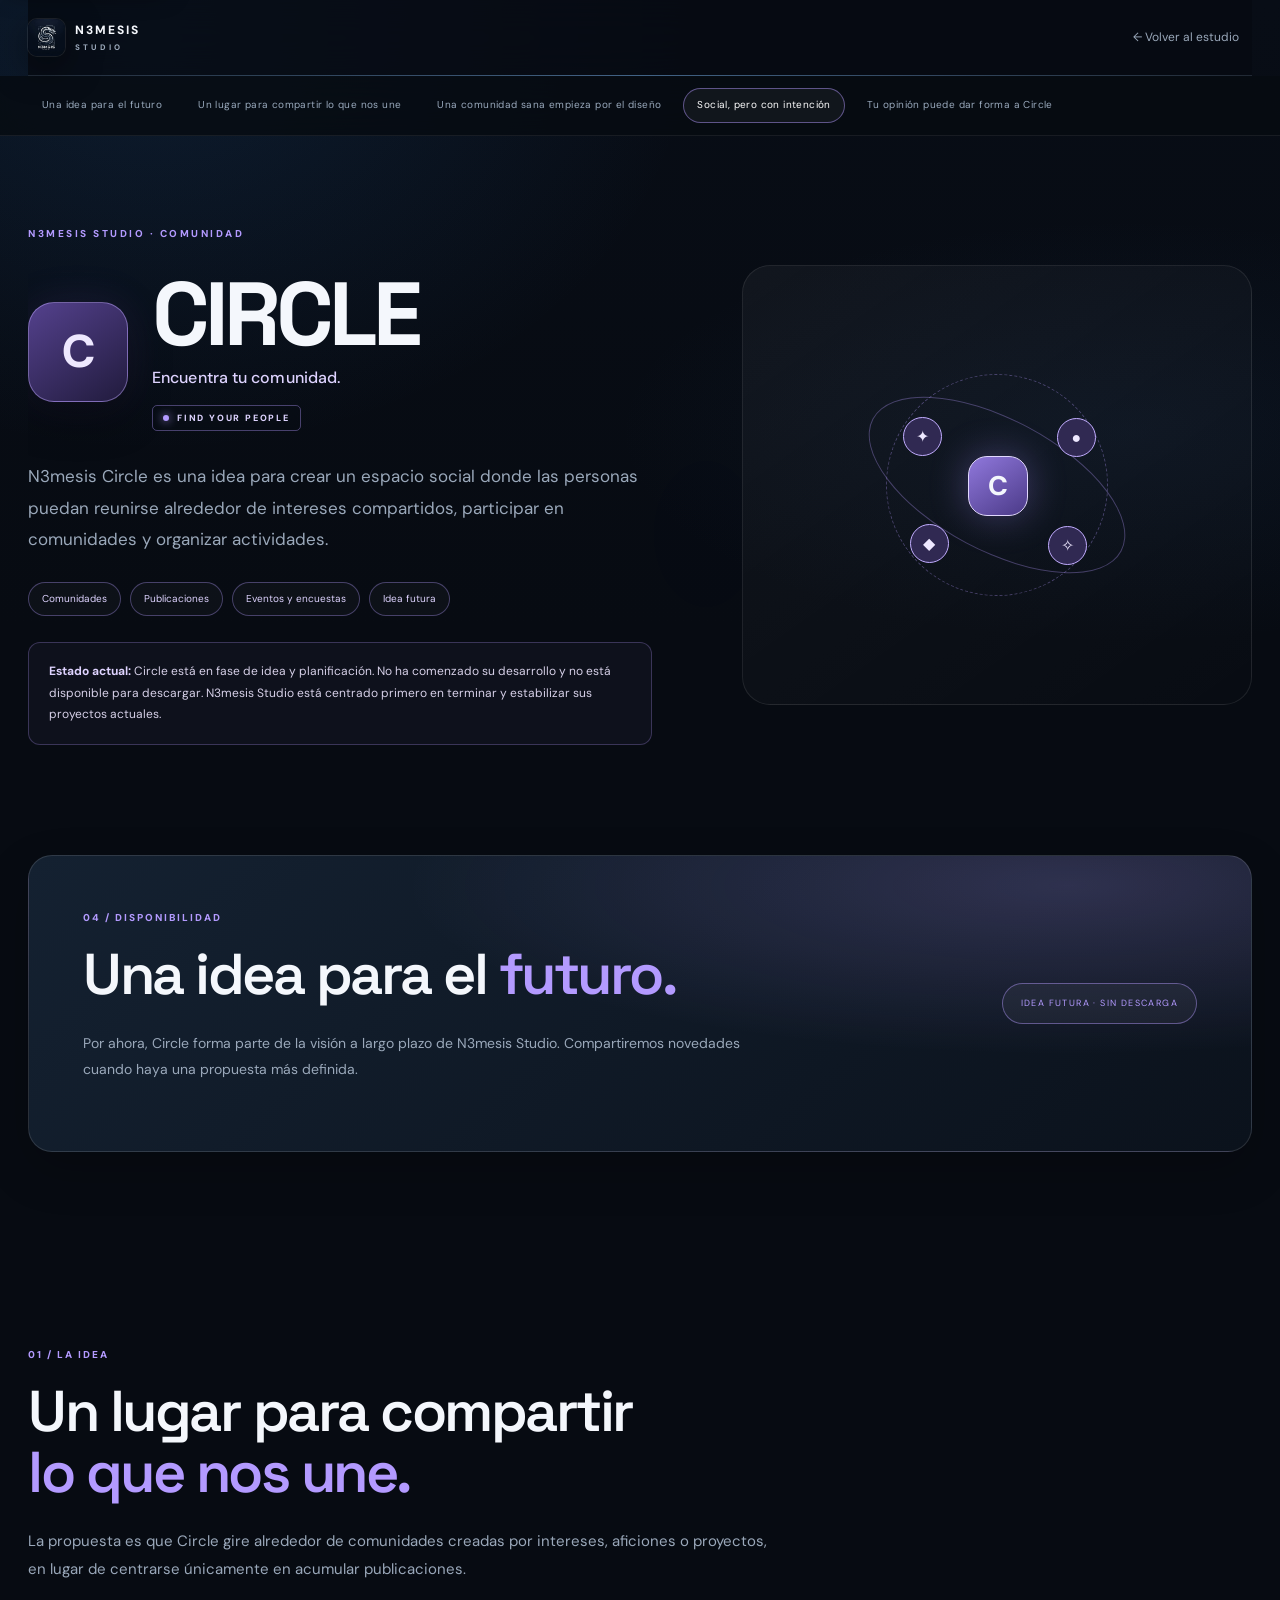
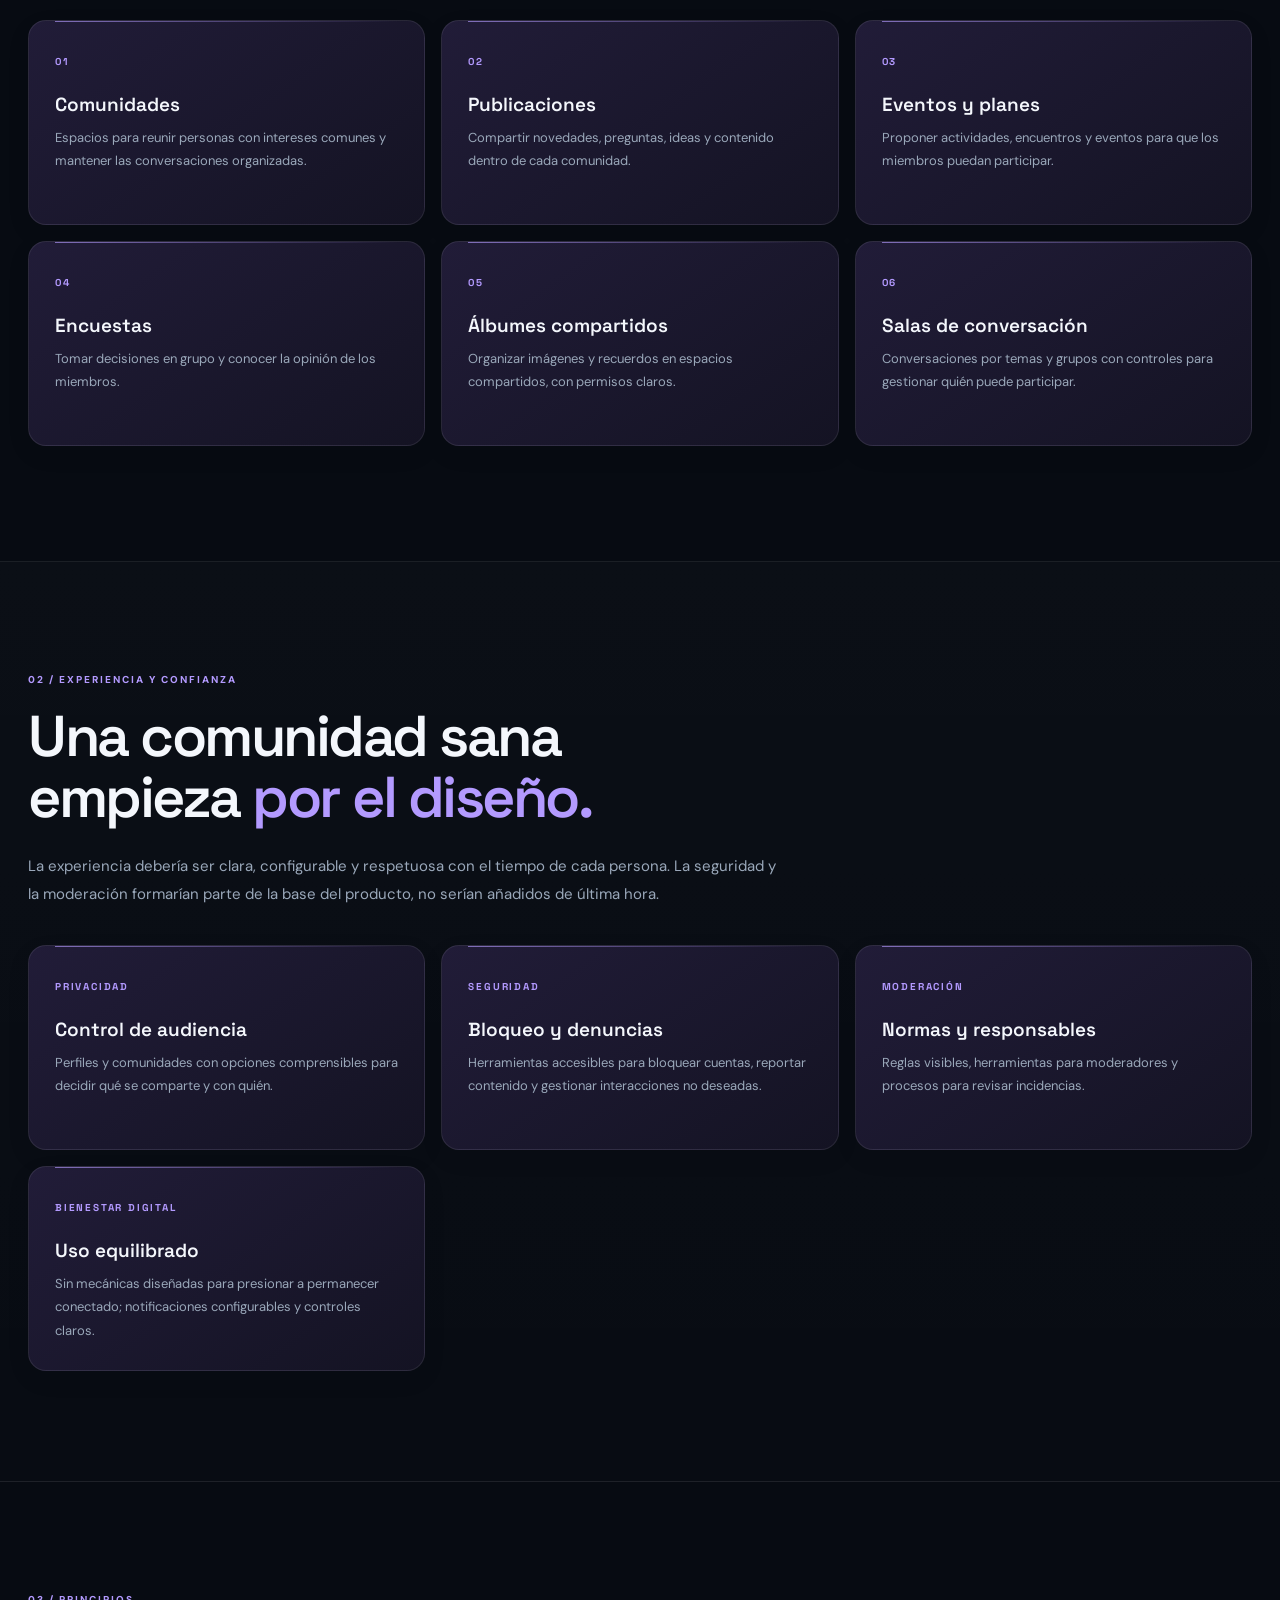
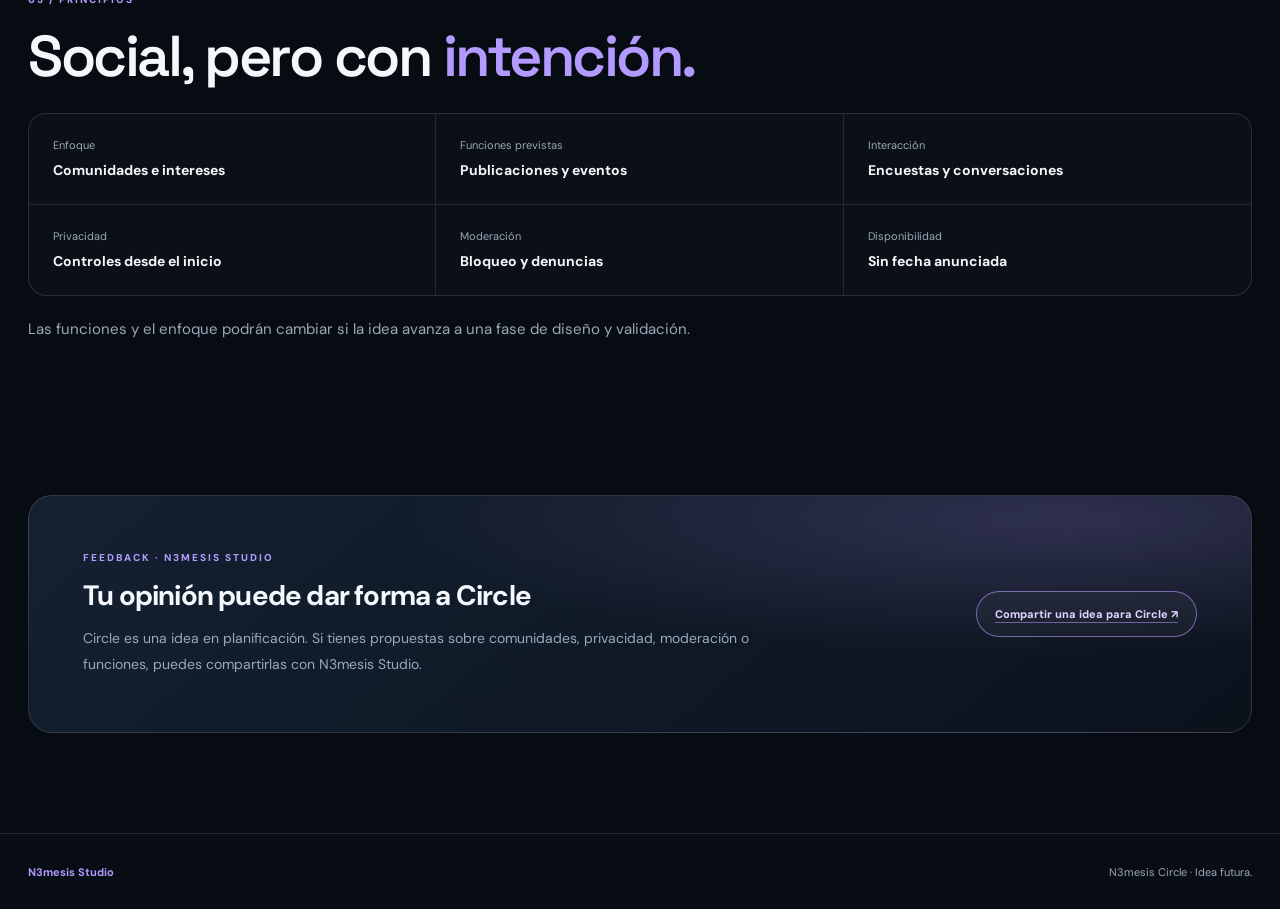
==== commit 6ce11504: "Move app availability and download panel directly below hero" ====
--- a/circle/index.html
+++ b/circle/index.html
@@ -47,6 +47,8 @@
 <div class="community-orbit"><span class="community-dot one">✦</span><span class="community-dot two">●</span><span class="community-dot three">◆</span><span class="community-dot four">✧</span><span class="community-core">C</span></div>
 </div>
 </section>
+<section class="download-section wrap"><div class="download-panel"><div><div class="section-kicker">04 / DISPONIBILIDAD</div><h2>Una idea para el <em>futuro.</em></h2><p>Por ahora, Circle forma parte de la visión a largo plazo de N3mesis Studio. Compartiremos novedades cuando haya una propuesta más definida.</p></div><span class="coming-soon">IDEA FUTURA · SIN DESCARGA</span></div></section>
+
 <section class="wrap product-section">
 <div class="section-kicker">01 / LA IDEA</div><h2>Un lugar para compartir <em>lo que nos une.</em></h2>
 <p class="section-intro">La propuesta es que Circle gire alrededor de comunidades creadas por intereses, aficiones o proyectos, en lugar de centrarse únicamente en acumular publicaciones.</p>
@@ -76,7 +78,7 @@
 </div>
 <p class="section-intro" style="margin-top:20px">Las funciones y el enfoque podrán cambiar si la idea avanza a una fase de diseño y validación.</p>
 </section>
-<section class="download-section wrap"><div class="download-panel"><div><div class="section-kicker">04 / DISPONIBILIDAD</div><h2>Una idea para el <em>futuro.</em></h2><p>Por ahora, Circle forma parte de la visión a largo plazo de N3mesis Studio. Compartiremos novedades cuando haya una propuesta más definida.</p></div><span class="coming-soon">IDEA FUTURA · SIN DESCARGA</span></div></section>
+
 
 <section class="feedback-section wrap">
   <div class="feedback-panel">
--- a/redesign.css
+++ b/redesign.css
@@ -155,3 +155,47 @@
  html{scroll-behavior:auto}
  *,*:before,*:after{animation-duration:.01ms!important;animation-iteration-count:1!important;transition-duration:.01ms!important}
 }
+
+
+/* NAVIGATION FIX — desktop spacing and responsive compact menu */
+.site-header{
+  width:min(1240px,calc(100% - 56px));
+  min-width:0;
+  padding-inline:clamp(12px,2vw,28px);
+  gap:clamp(12px,2vw,28px);
+}
+.site-header .brand{flex:0 0 auto;min-width:max-content}
+.site-header .nav{
+  flex:1 1 auto;
+  min-width:0;
+  justify-content:flex-end;
+  gap:clamp(12px,1.8vw,26px);
+  font-size:clamp(11px,.9vw,13px);
+}
+.site-header .nav a{white-space:nowrap}
+.site-header .menu-toggle{flex:0 0 auto;align-items:center;justify-content:center;cursor:pointer;border:1px solid var(--hair);border-radius:12px;width:44px;height:44px}
+.site-header .menu-toggle:focus-visible{outline:2px solid #8bc8ff;outline-offset:3px}
+@media(max-width:900px){
+  .site-header{height:68px;width:calc(100% - 36px);padding-inline:8px}
+  .site-header .menu-toggle{display:flex}
+  .site-header .nav{
+    display:none;
+    position:absolute;top:calc(100% + 1px);left:0;right:0;
+    z-index:80;flex-direction:column;align-items:stretch;justify-content:flex-start;
+    gap:6px;padding:14px;background:rgba(10,17,27,.98);
+    border:1px solid var(--hair);border-radius:0 0 16px 16px;
+    box-shadow:0 22px 50px #0009;font-size:13px;
+  }
+  .site-header .nav.open{display:flex}
+  .site-header .nav a{display:flex;align-items:center;justify-content:space-between;padding:11px 12px;white-space:normal}
+  .site-header .nav .nav-cta{justify-content:center;margin-top:4px}
+}
+@media(min-width:901px){
+  .site-header .menu-toggle{display:none}
+  .site-header .nav{display:flex}
+}
+@media(max-width:420px){
+  .site-header{width:calc(100% - 24px)}
+  .site-header .brand-name{font-size:11px;letter-spacing:1px}
+  .site-header .brand-logo-image{width:34px;height:34px}
+}
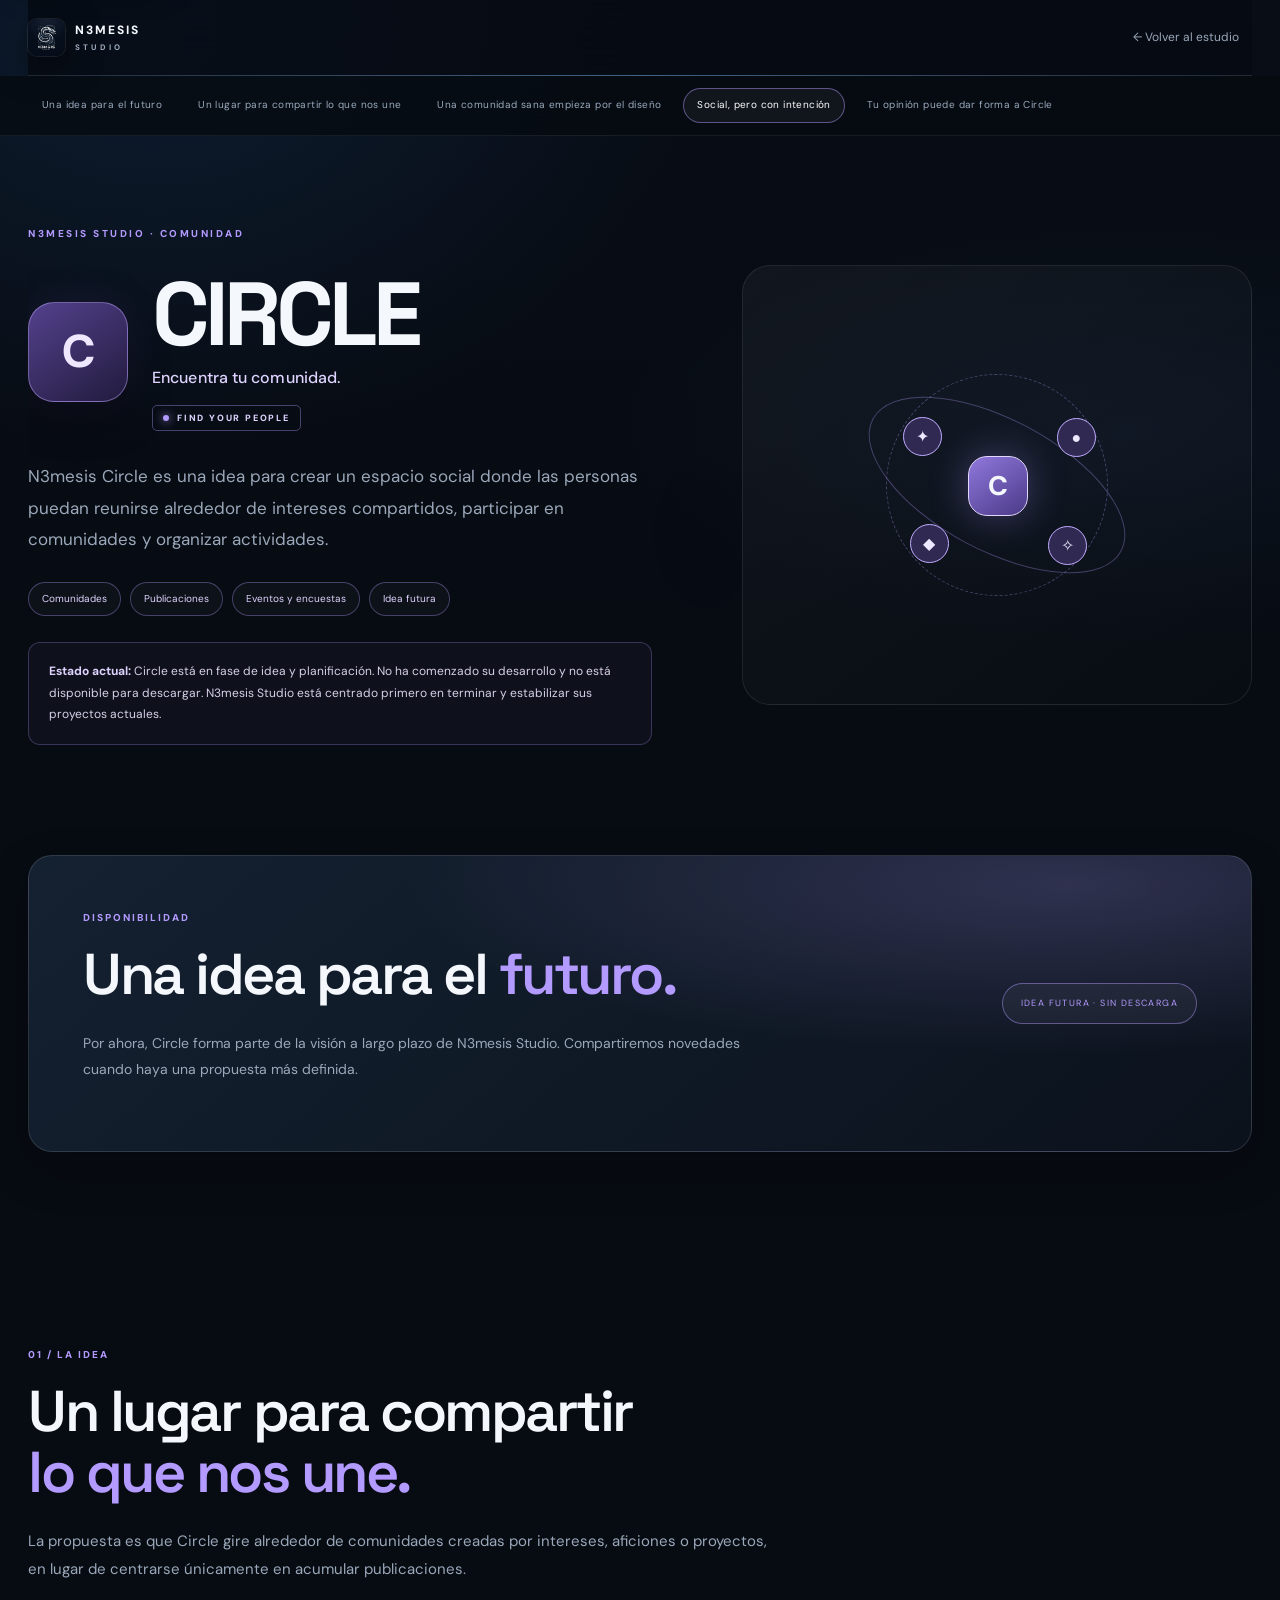
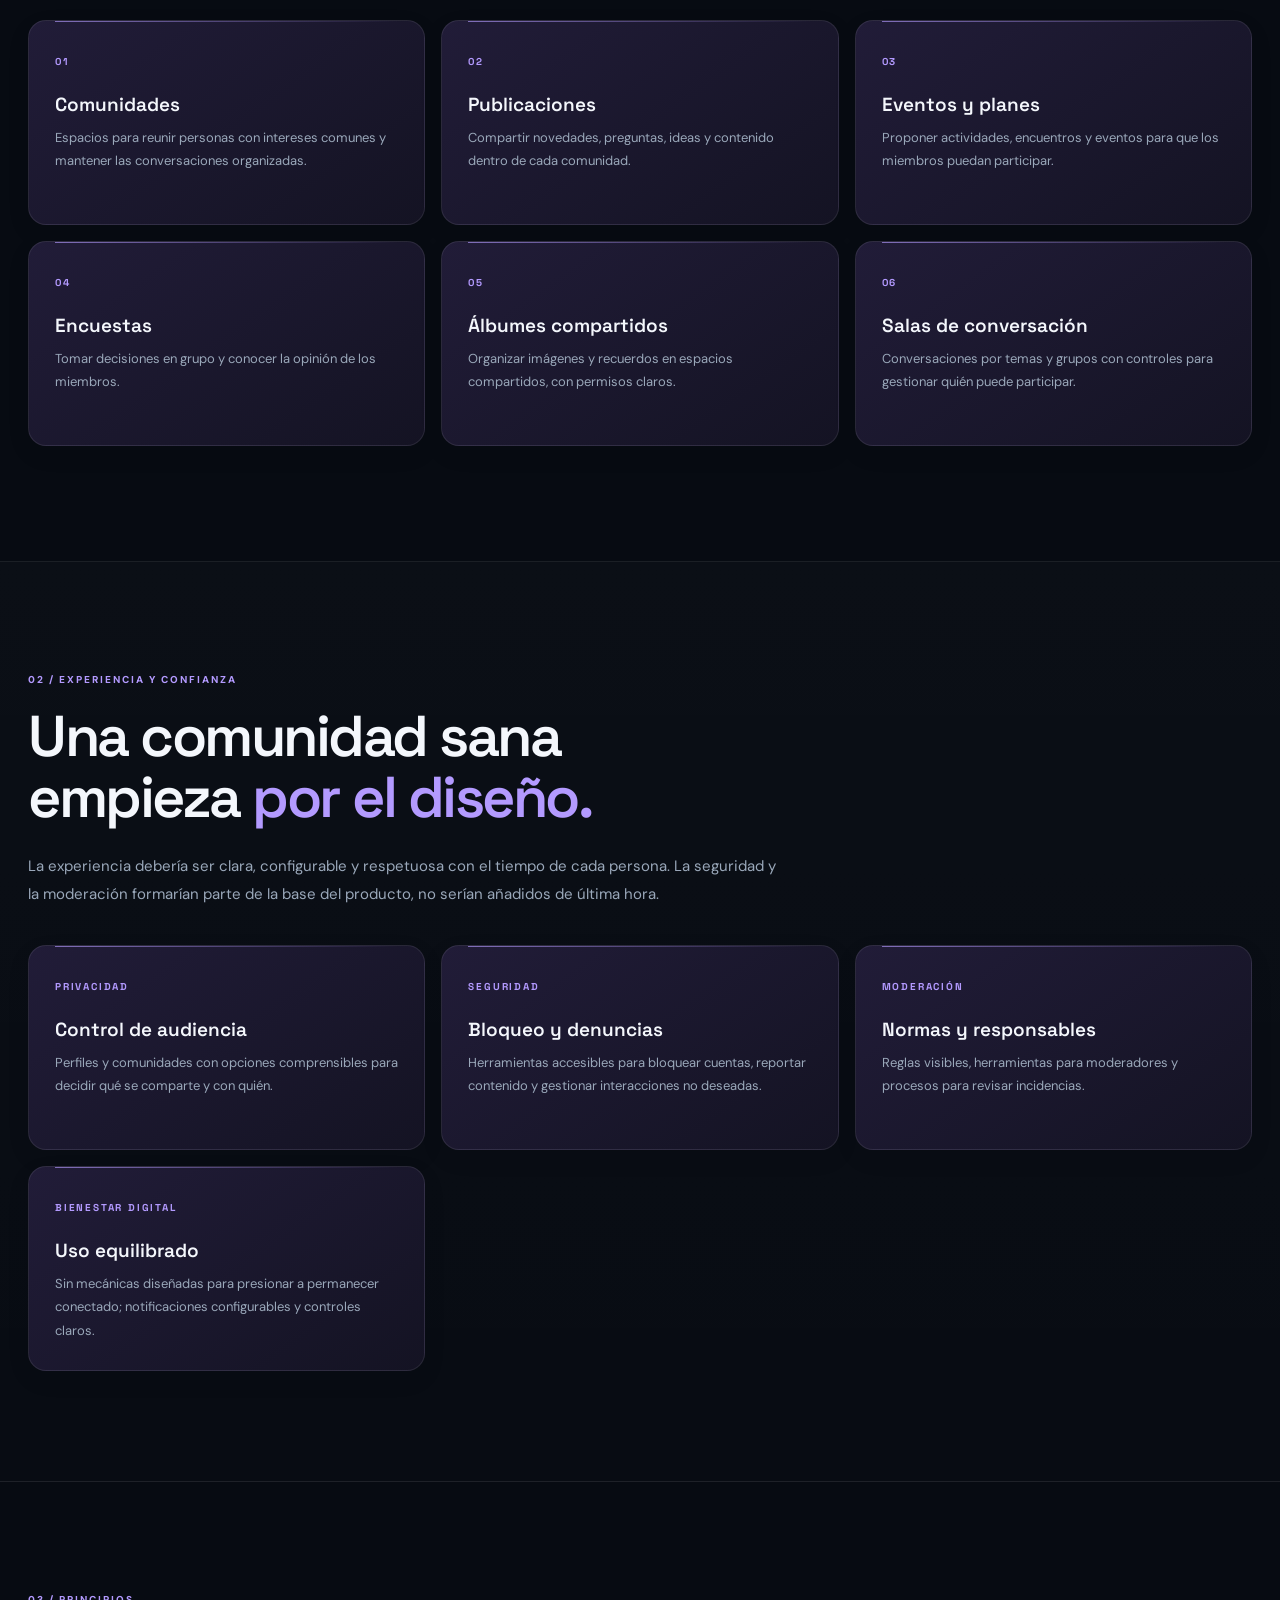
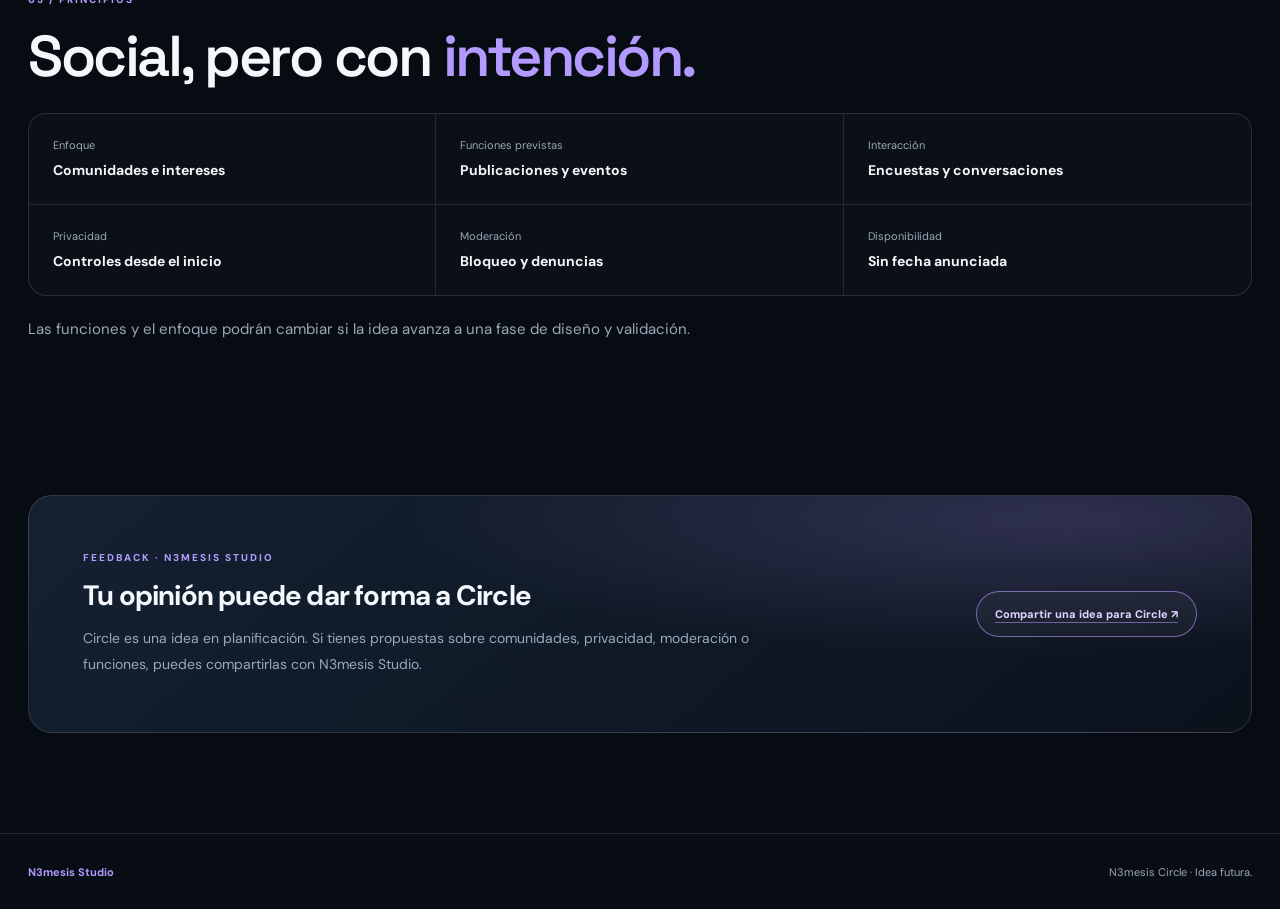
==== commit 5d180909: "Correct availability label after section reorder" ====
--- a/circle/index.html
+++ b/circle/index.html
@@ -47,7 +47,7 @@
 <div class="community-orbit"><span class="community-dot one">✦</span><span class="community-dot two">●</span><span class="community-dot three">◆</span><span class="community-dot four">✧</span><span class="community-core">C</span></div>
 </div>
 </section>
-<section class="download-section wrap"><div class="download-panel"><div><div class="section-kicker">04 / DISPONIBILIDAD</div><h2>Una idea para el <em>futuro.</em></h2><p>Por ahora, Circle forma parte de la visión a largo plazo de N3mesis Studio. Compartiremos novedades cuando haya una propuesta más definida.</p></div><span class="coming-soon">IDEA FUTURA · SIN DESCARGA</span></div></section>
+<section class="download-section wrap"><div class="download-panel"><div><div class="section-kicker">DISPONIBILIDAD</div><h2>Una idea para el <em>futuro.</em></h2><p>Por ahora, Circle forma parte de la visión a largo plazo de N3mesis Studio. Compartiremos novedades cuando haya una propuesta más definida.</p></div><span class="coming-soon">IDEA FUTURA · SIN DESCARGA</span></div></section>
 
 <section class="wrap product-section">
 <div class="section-kicker">01 / LA IDEA</div><h2>Un lugar para compartir <em>lo que nos une.</em></h2>
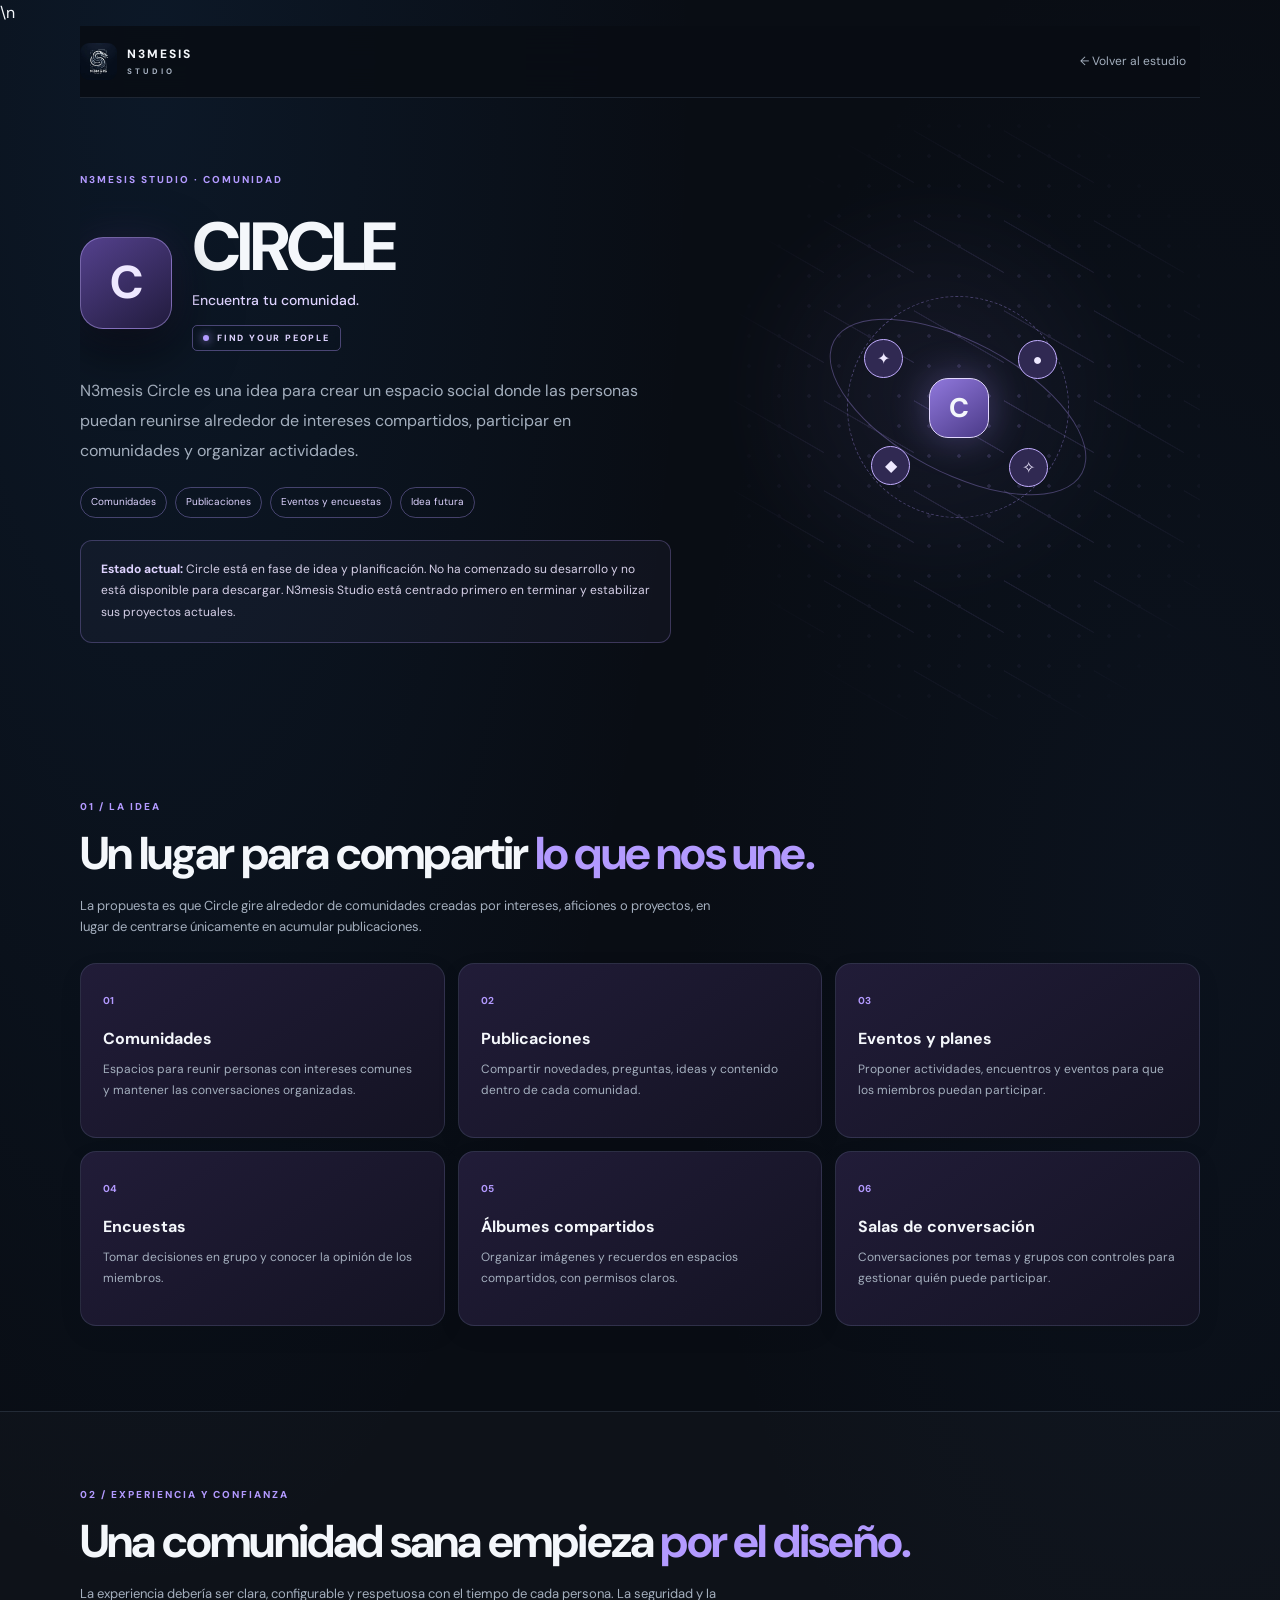
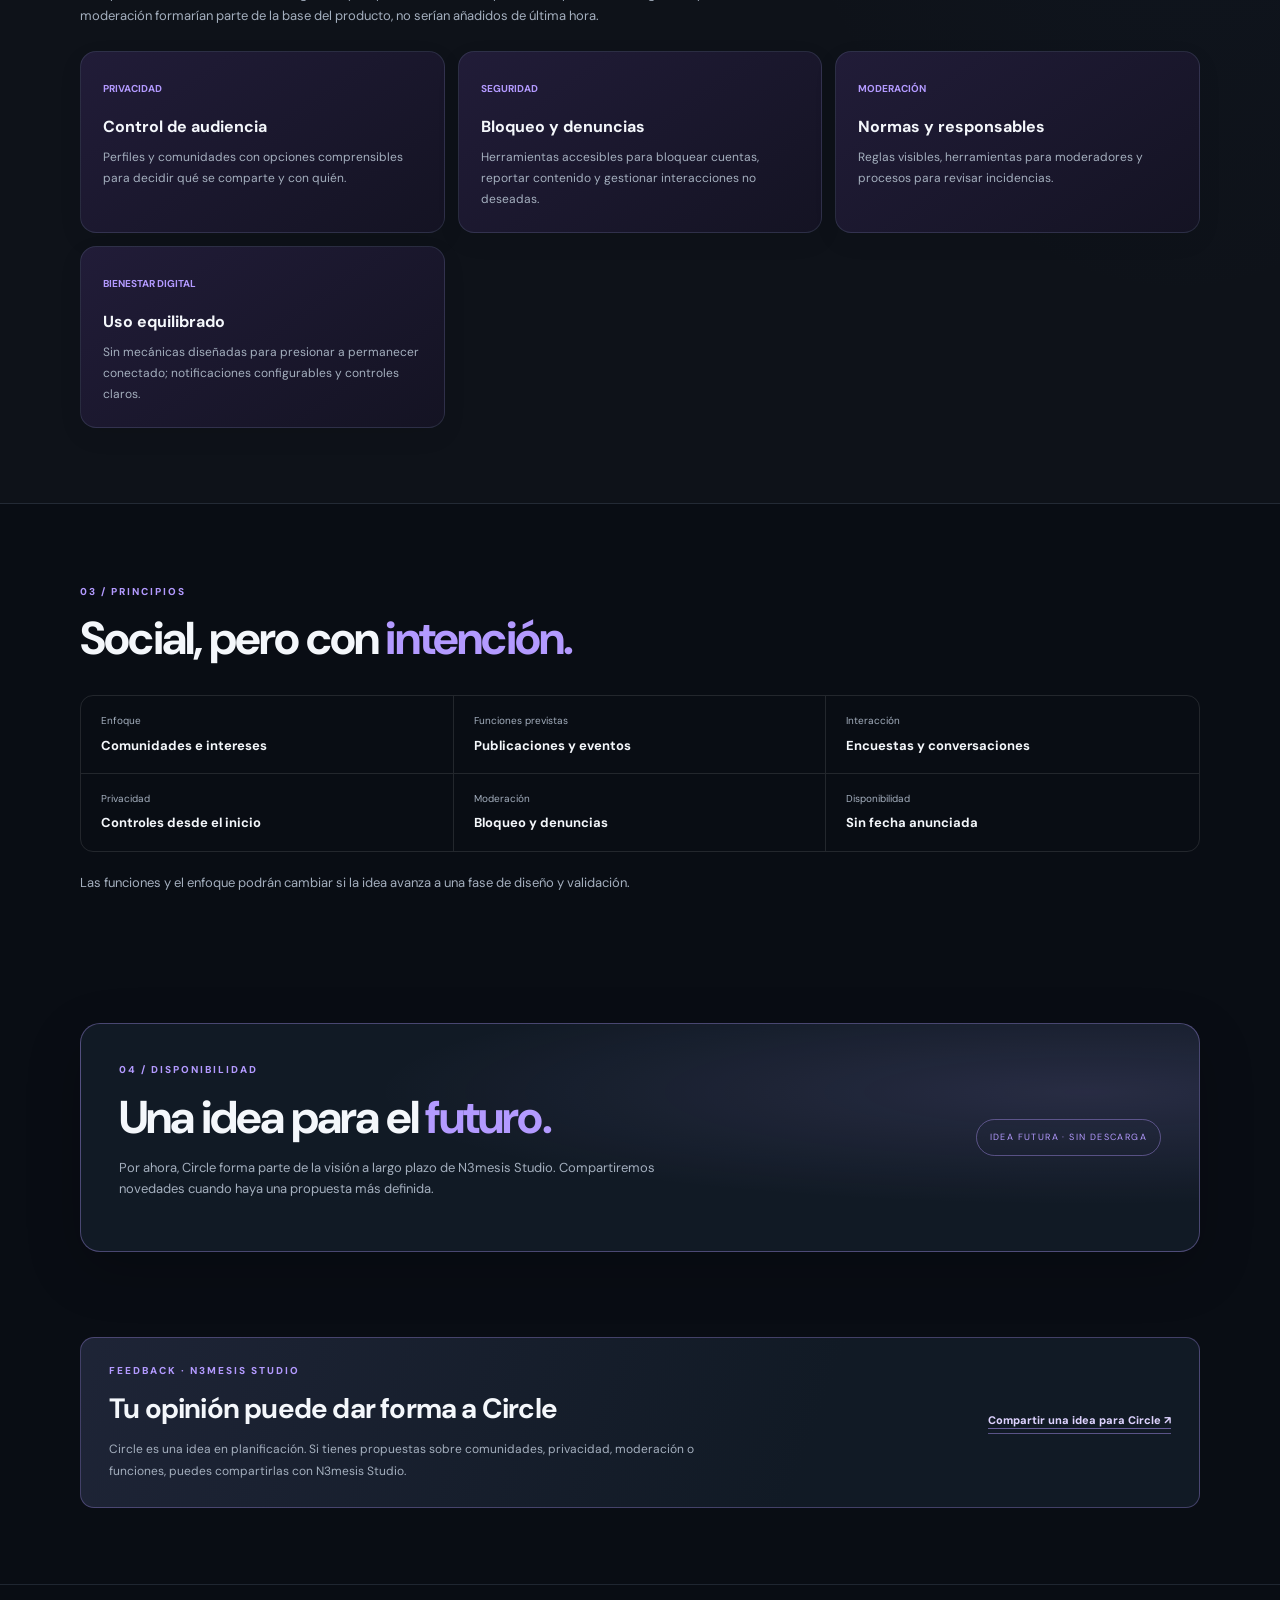
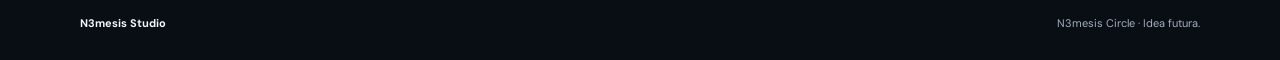
==== commit 691a90c8: "Apply premium visual system to circle/index.html" ====
--- a/circle/index.html
+++ b/circle/index.html
@@ -5,14 +5,10 @@
 <meta name="description" content="N3mesis Circle: concepto de una plataforma social para comunidades, intereses y actividades compartidas. Idea futura de N3mesis Studio.">
 <meta property="og:title" content="N3mesis Circle — N3mesis Studio"><meta property="og:description" content="Comunidades para compartir intereses e ideas. Concepto futuro de N3mesis Studio.">
 <title>N3mesis Circle — N3mesis Studio</title>
-<meta property="og:type" content="website">
-<link rel="canonical" href="https://ocelote9547.github.io/circle/">
-<meta property="og:url" content="https://ocelote9547.github.io/circle/"><meta property="og:site_name" content="N3mesis Studio"><meta name="twitter:card" content="summary"><meta name="twitter:title" content="N3mesis Circle — N3mesis Studio">
-<meta name="twitter:description" content="N3mesis Circle: concepto de una plataforma social para comunidades, intereses y actividades compartidas. Idea futura de N3mesis Studio.">
 <link rel="icon" href="../assets/icon.png" type="image/png">
 <link rel="preconnect" href="https://fonts.googleapis.com"><link rel="preconnect" href="https://fonts.gstatic.com" crossorigin>
-<link href="https://fonts.googleapis.com/css2?family=DM+Sans:wght@400;500;600;700;800&family=Space+Grotesk:wght@400;500;600;700&display=swap" rel="stylesheet">
-<link rel="stylesheet" href="../product.css">
+<link href="https://fonts.googleapis.com/css2?family=DM+Sans:wght@400;500;600;700;800&display=swap" rel="stylesheet">
+<link rel="stylesheet" href="../product.css">\n<link rel="stylesheet" href="../premium.css">
 <style>
 .app-circle{--accent:#b39aff;--accent2:#ded3ff;--glow:#7453c5}
 .circle-symbol{width:92px;height:92px;display:grid;place-items:center;border-radius:23px;border:1px solid #c1aaff77;background:linear-gradient(145deg,#54418d,#211b3d);color:#eee8ff;font-size:46px;font-weight:800;box-shadow:0 15px 40px #0007,0 0 40px #9c7bff22}
@@ -29,12 +25,10 @@
 @media(max-width:760px){.circle-showcase{min-height:230px}}
 @media(max-width:480px){.circle-symbol{width:70px;height:70px;font-size:36px}}
 </style>
-  <link rel="stylesheet" href="../redesign.css">
 </head>
 <body class="app-circle">
-<a class="skip-link" href="#contenido">Saltar al contenido</a>
 <header class="product-header"><a class="back-brand" href="../"><img src="../assets/icon.png" alt="N3mesis Studio"><span>N3MESIS <small>STUDIO</small></span></a><a class="back-link" href="../">← Volver al estudio</a></header>
-<main id="contenido">
+<main>
 <section class="product-hero wrap">
 <div class="product-hero-copy">
 <div class="eyebrow">N3MESIS STUDIO · COMUNIDAD</div>
@@ -47,8 +41,6 @@
 <div class="community-orbit"><span class="community-dot one">✦</span><span class="community-dot two">●</span><span class="community-dot three">◆</span><span class="community-dot four">✧</span><span class="community-core">C</span></div>
 </div>
 </section>
-<section class="download-section wrap"><div class="download-panel"><div><div class="section-kicker">DISPONIBILIDAD</div><h2>Una idea para el <em>futuro.</em></h2><p>Por ahora, Circle forma parte de la visión a largo plazo de N3mesis Studio. Compartiremos novedades cuando haya una propuesta más definida.</p></div><span class="coming-soon">IDEA FUTURA · SIN DESCARGA</span></div></section>
-
 <section class="wrap product-section">
 <div class="section-kicker">01 / LA IDEA</div><h2>Un lugar para compartir <em>lo que nos une.</em></h2>
 <p class="section-intro">La propuesta es que Circle gire alrededor de comunidades creadas por intereses, aficiones o proyectos, en lugar de centrarse únicamente en acumular publicaciones.</p>
@@ -78,7 +70,7 @@
 </div>
 <p class="section-intro" style="margin-top:20px">Las funciones y el enfoque podrán cambiar si la idea avanza a una fase de diseño y validación.</p>
 </section>
-
+<section class="download-section wrap"><div class="download-panel"><div><div class="section-kicker">04 / DISPONIBILIDAD</div><h2>Una idea para el <em>futuro.</em></h2><p>Por ahora, Circle forma parte de la visión a largo plazo de N3mesis Studio. Compartiremos novedades cuando haya una propuesta más definida.</p></div><span class="coming-soon">IDEA FUTURA · SIN DESCARGA</span></div></section>
 
 <section class="feedback-section wrap">
   <div class="feedback-panel">
@@ -88,5 +80,4 @@
 </section>
 </main>
 <footer class="product-footer"><a href="../">N3mesis Studio</a><span>N3mesis Circle · Idea futura.</span></footer>
-  <script defer src="../redesign.js"></script>
 </body></html>
--- a/premium.css
+++ b/premium.css
@@ -0,0 +1,67 @@
+/* N3mesis Studio — sistema visual premium */
+:root{--premium-line:rgba(164,190,222,.14);--premium-panel:linear-gradient(145deg,rgba(20,31,46,.96),rgba(10,17,27,.98));--premium-shadow:0 24px 70px rgba(0,0,0,.28)}
+html{scroll-behavior:smooth}
+body{background-image:radial-gradient(ellipse at 12% 2%,rgba(35,105,180,.12),transparent 34%),radial-gradient(ellipse at 92% 28%,rgba(37,76,128,.09),transparent 30%)}
+::selection{background:rgba(87,157,232,.34);color:#fff}
+a,button{-webkit-tap-highlight-color:transparent}
+:focus-visible{outline:2px solid #8bc5ff;outline-offset:4px}
+.site-header,.product-header{backdrop-filter:blur(18px);border-bottom-color:var(--premium-line)}
+.site-header{position:sticky;top:0;background:rgba(8,11,18,.82)}
+.brand-mark,.brand-logo-image{filter:drop-shadow(0 5px 18px rgba(65,145,225,.18))}
+.nav{gap:clamp(18px,2.5vw,36px)}
+.nav a{transition:color .2s ease,opacity .2s ease}
+.nav-cta{border-radius:999px;padding:10px 18px;background:rgba(66,139,211,.08);transition:background .2s,border-color .2s,transform .2s}
+.nav-cta:hover{background:rgba(66,139,211,.17);border-color:#79b9f4;transform:translateY(-1px)}
+.hero{position:relative}
+.hero:before{content:"";position:absolute;inset:8% 2% 10% 28%;pointer-events:none;background:radial-gradient(ellipse,rgba(35,107,187,.10),transparent 65%);filter:blur(28px)}
+.hero h1{letter-spacing:-.055em;text-wrap:balance}
+.hero-lead,.section-heading>p,.about-copy>p{line-height:1.85}
+.hero-actions .button,.hero-actions .primary-button{border-radius:999px;box-shadow:0 9px 30px rgba(40,120,200,.16);transition:transform .2s,box-shadow .2s}
+.hero-actions .button:hover,.hero-actions .primary-button:hover{transform:translateY(-2px);box-shadow:0 13px 34px rgba(40,120,200,.24)}
+.hero-art{filter:drop-shadow(0 18px 38px rgba(0,0,0,.2))}
+.section{position:relative}
+.section-heading{margin-bottom:30px}
+.section-heading h2,.about h2,.contact h2{letter-spacing:-.045em;text-wrap:balance}
+.project-grid{gap:18px}
+.project-card{overflow:hidden;border:1px solid rgba(255,255,255,.09);border-radius:17px;background:var(--premium-panel);box-shadow:0 8px 28px rgba(0,0,0,.12);transition:transform .28s ease,border-color .28s ease,box-shadow .28s ease}
+.project-card:hover{transform:translateY(-5px);border-color:rgba(124,184,239,.42);box-shadow:var(--premium-shadow)}
+.project-visual{position:relative;overflow:hidden}
+.project-visual:after{content:"";position:absolute;inset:0;pointer-events:none;background:linear-gradient(180deg,rgba(255,255,255,.035),transparent 45%,rgba(0,0,0,.12))}
+.project-info{padding:22px 22px 24px}
+.project-info h3{letter-spacing:-.035em}
+.project-description{line-height:1.8}
+.card-explore{border-top:1px solid rgba(255,255,255,.07);padding:14px 21px;color:#c4d9ee;font-size:11px;letter-spacing:.02em;transition:color .2s,background .2s}
+.project-card:hover .card-explore{color:#fff;background:rgba(87,151,214,.07)}
+.project-party:hover{border-color:rgba(255,145,80,.42)}
+.project-nexo:hover{border-color:rgba(91,166,235,.42)}
+.project-launcher:hover{border-color:rgba(130,162,255,.42)}
+.project-connect:hover{border-color:rgba(91,205,238,.42)}
+.project-circle:hover{border-color:rgba(177,145,255,.42)}
+.news{position:relative}
+.about{background:linear-gradient(110deg,rgba(12,21,33,.94),rgba(15,27,42,.92) 55%,rgba(9,16,26,.96));border-color:var(--premium-line)}
+.about-ring{opacity:.8}
+.steps{border-radius:16px;background:rgba(14,22,33,.55)}
+.steps article{transition:background .2s}
+.steps article:hover{background:rgba(87,151,214,.055)}
+.contact-panel{border-radius:20px;box-shadow:var(--premium-shadow);background:radial-gradient(ellipse at 85% 30%,rgba(43,94,145,.34),transparent 48%),linear-gradient(115deg,#131f2e,#0c1420)}
+.footer{border-color:var(--premium-line)}
+.product-header{position:relative}
+.back-link{padding:9px 13px;border:1px solid transparent;border-radius:999px;transition:all .2s}
+.back-link:hover{border-color:var(--line);background:rgba(255,255,255,.035)}
+.product-hero{position:relative;isolation:isolate}
+.product-hero:after{content:"";position:absolute;z-index:-1;right:4%;top:12%;width:min(44vw,440px);aspect-ratio:1;border-radius:50%;background:radial-gradient(circle,var(--accent) 0%,transparent 68%);opacity:.075;filter:blur(24px);pointer-events:none}
+.product-title-row h1{letter-spacing:-.055em}
+.app-icon,.showcase-icon,.connect-symbol,.circle-symbol{filter:drop-shadow(0 16px 30px rgba(0,0,0,.28))}
+.product-section{position:relative}
+.feature-grid article{border-radius:16px;background:linear-gradient(145deg,rgba(21,32,47,.94),rgba(12,19,29,.98));border-color:var(--premium-line);transition:transform .24s,border-color .24s,box-shadow .24s}
+.feature-grid article:hover{transform:translateY(-3px);border-color:color-mix(in srgb,var(--accent) 42%,transparent);box-shadow:0 18px 44px rgba(0,0,0,.2)}
+.screens-section{background:rgba(255,255,255,.018);border-color:var(--premium-line)}
+.screenshot-card,.screenshot-placeholder{border-radius:16px;overflow:hidden}
+.download-panel{border-radius:20px;box-shadow:0 18px 55px rgba(0,0,0,.2)}
+.download-button{border-radius:999px;box-shadow:0 9px 28px color-mix(in srgb,var(--accent) 18%,transparent)}
+.faq-list details{transition:background .2s}
+.faq-list details[open]{background:rgba(255,255,255,.018)}
+.product-footer{border-color:var(--premium-line)}
+@media(max-width:800px){.site-header{position:relative}.hero:before{inset:5% 0 0}.project-grid{gap:14px}.project-card:hover,.feature-grid article:hover{transform:none}.product-hero:after{right:0;top:5%;width:75vw}}
+@media(max-width:600px){.project-card{border-radius:15px}.project-info{padding:19px}.card-explore{padding:13px 19px}.contact-panel{border-radius:16px}}
+@media(prefers-reduced-motion:reduce){*,*::before,*::after{scroll-behavior:auto!important;transition:none!important;animation:none!important}}
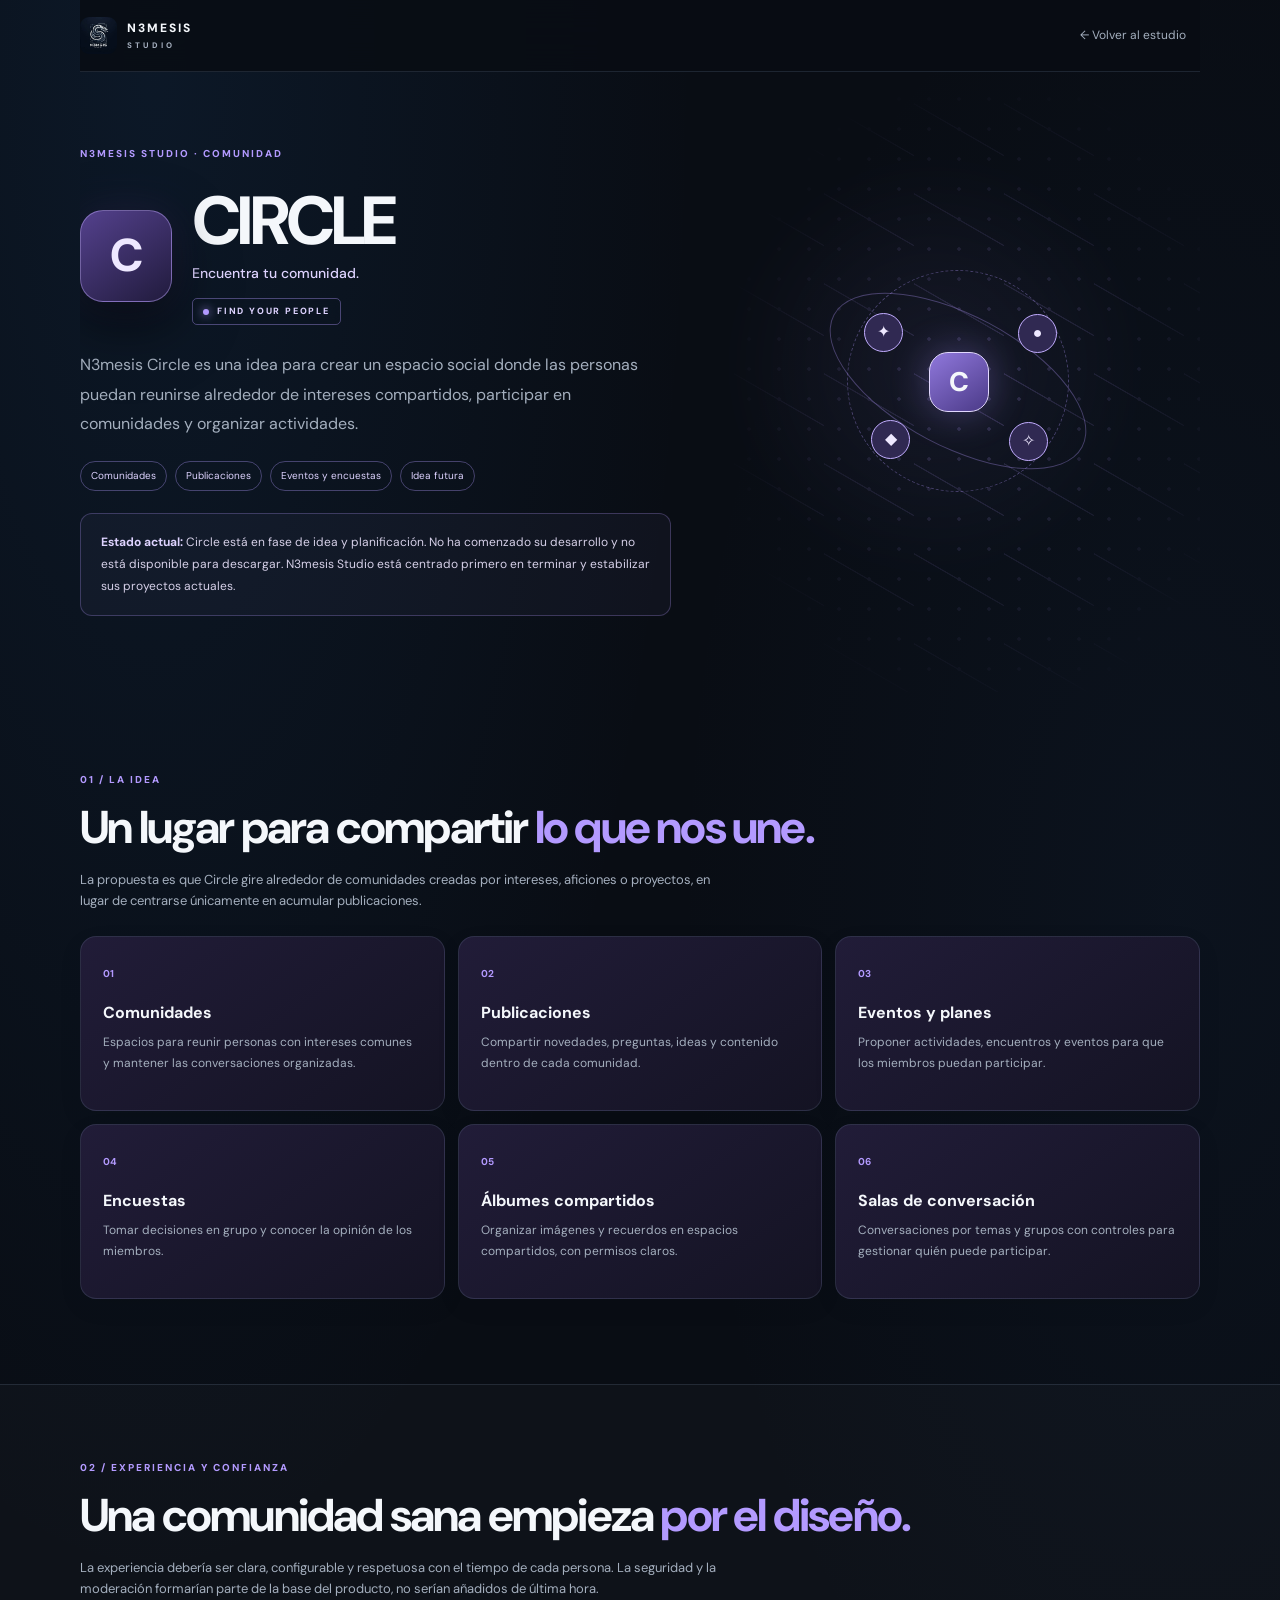
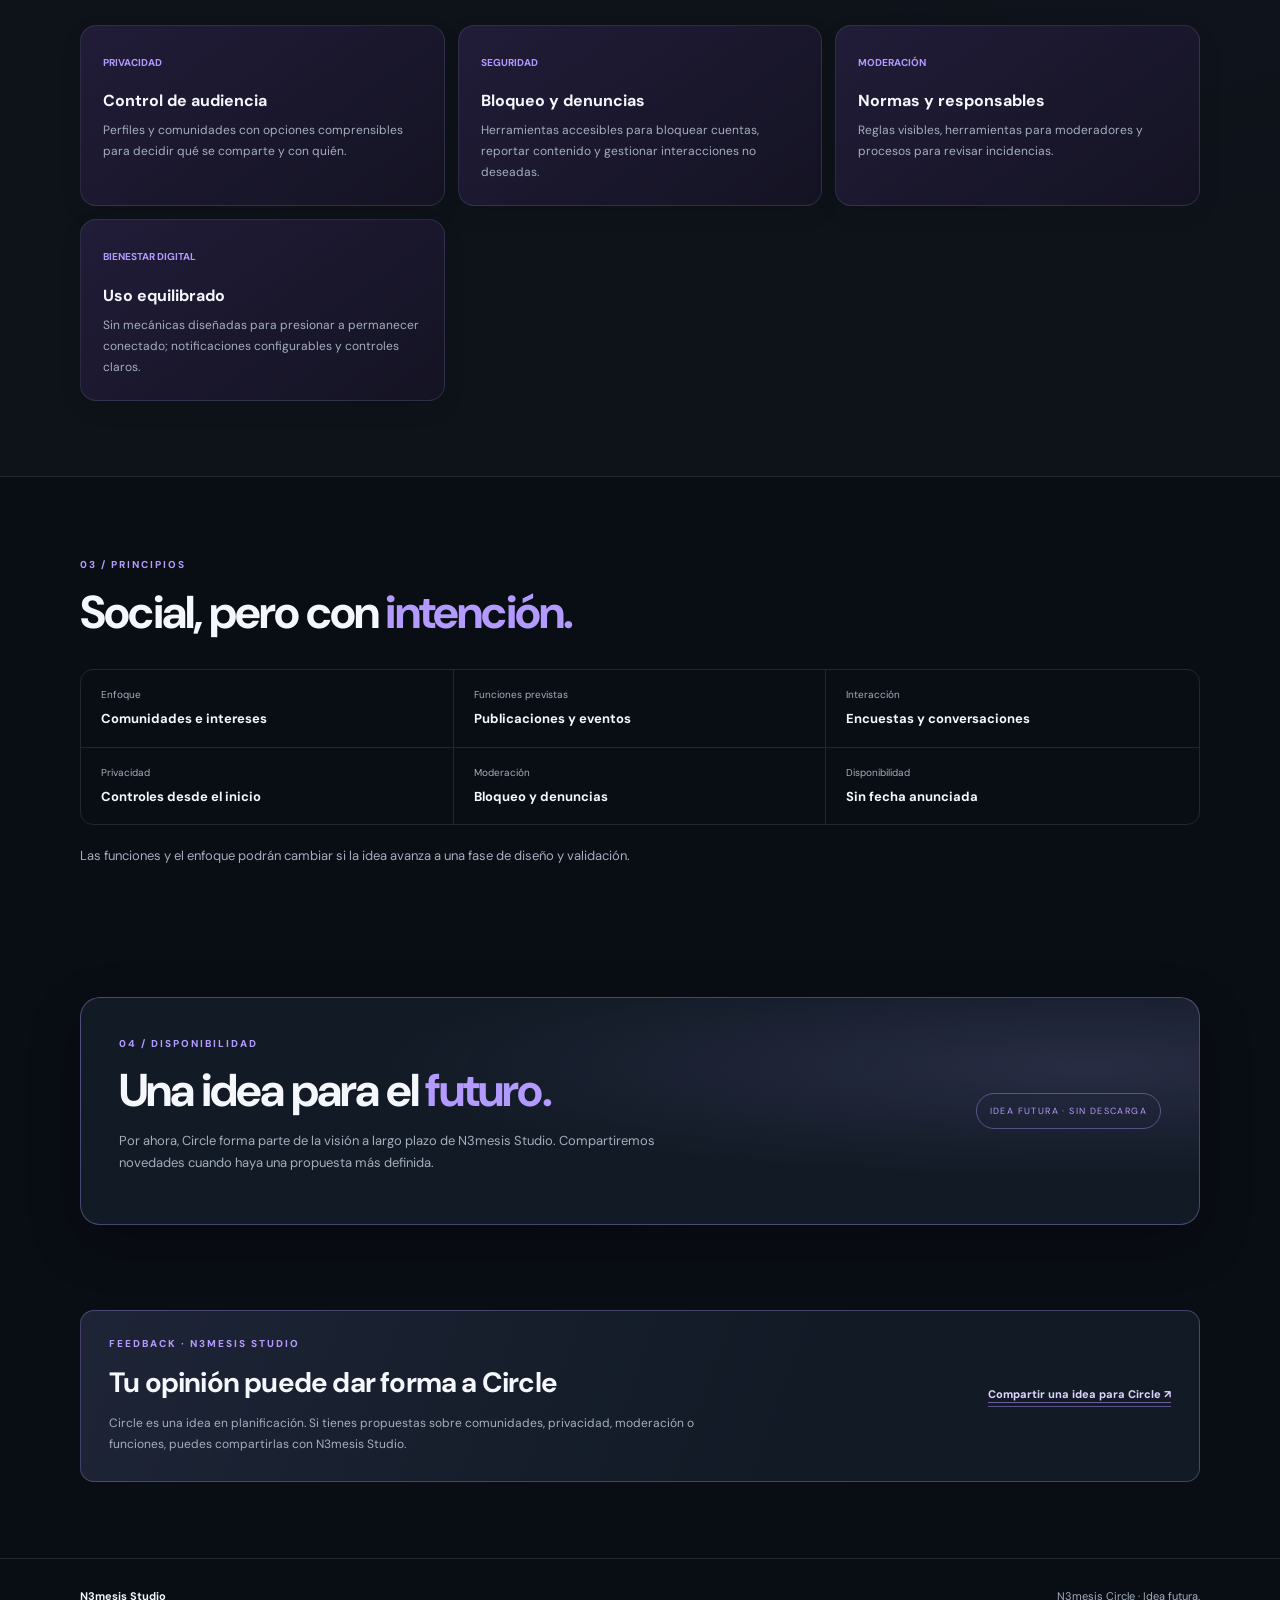
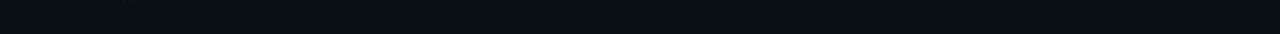
==== commit d8fcf0db: "Normalize premium stylesheet link in circle/index.html" ====
--- a/circle/index.html
+++ b/circle/index.html
@@ -8,7 +8,8 @@
 <link rel="icon" href="../assets/icon.png" type="image/png">
 <link rel="preconnect" href="https://fonts.googleapis.com"><link rel="preconnect" href="https://fonts.gstatic.com" crossorigin>
 <link href="https://fonts.googleapis.com/css2?family=DM+Sans:wght@400;500;600;700;800&display=swap" rel="stylesheet">
-<link rel="stylesheet" href="../product.css">\n<link rel="stylesheet" href="../premium.css">
+<link rel="stylesheet" href="../product.css">
+<link rel="stylesheet" href="../premium.css">
 <style>
 .app-circle{--accent:#b39aff;--accent2:#ded3ff;--glow:#7453c5}
 .circle-symbol{width:92px;height:92px;display:grid;place-items:center;border-radius:23px;border:1px solid #c1aaff77;background:linear-gradient(145deg,#54418d,#211b3d);color:#eee8ff;font-size:46px;font-weight:800;box-shadow:0 15px 40px #0007,0 0 40px #9c7bff22}
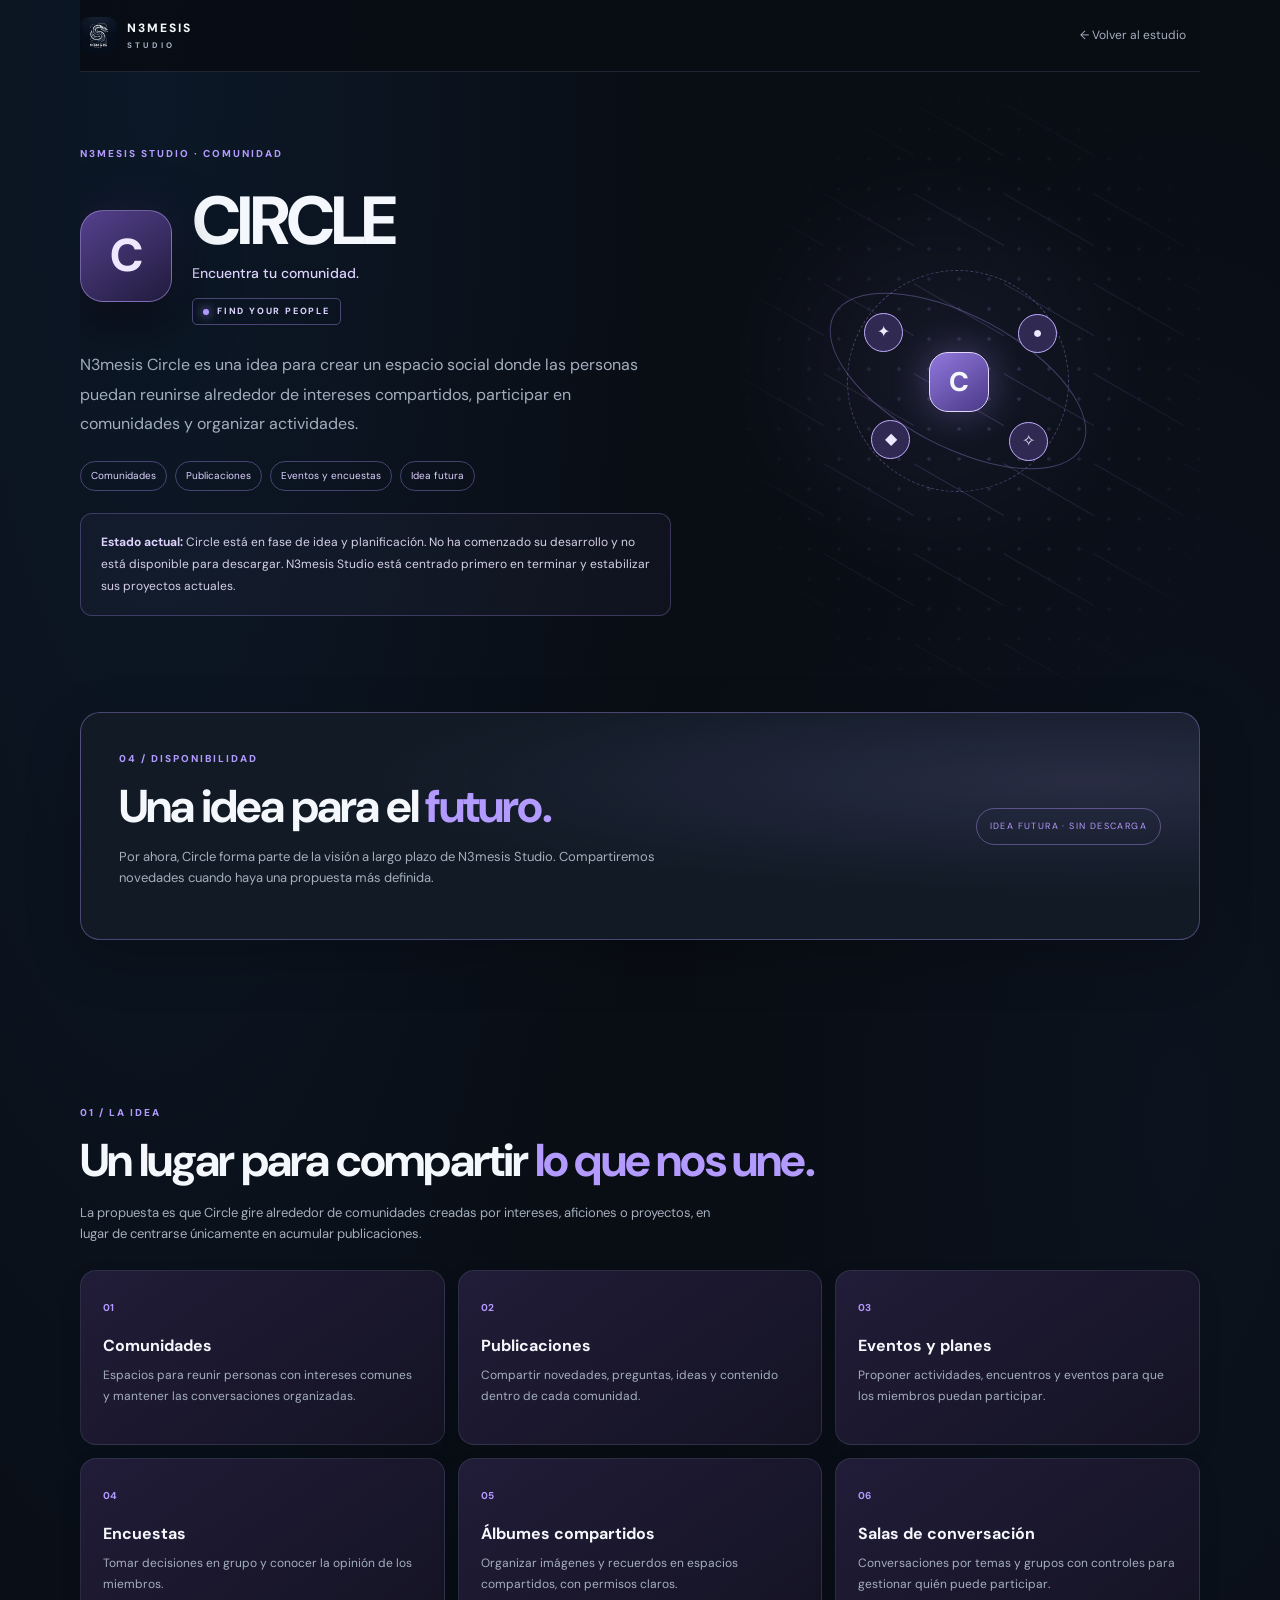
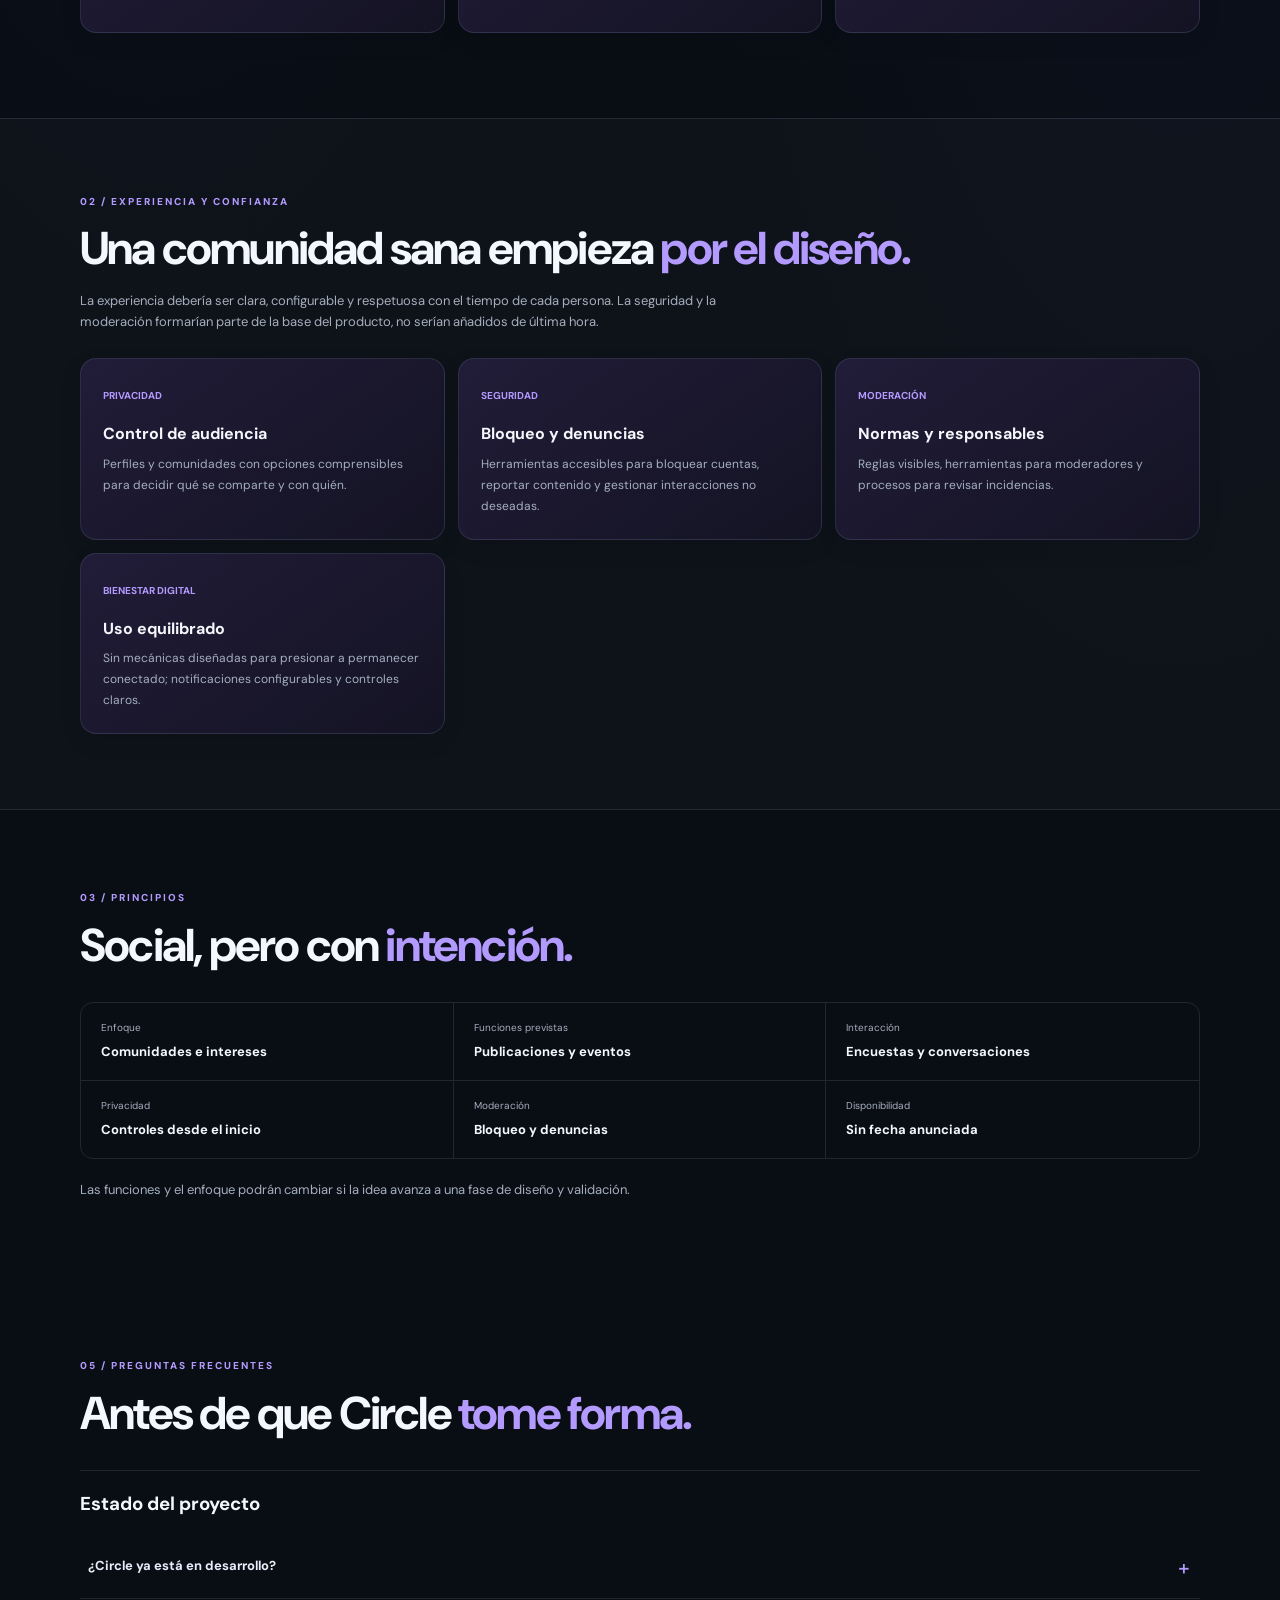
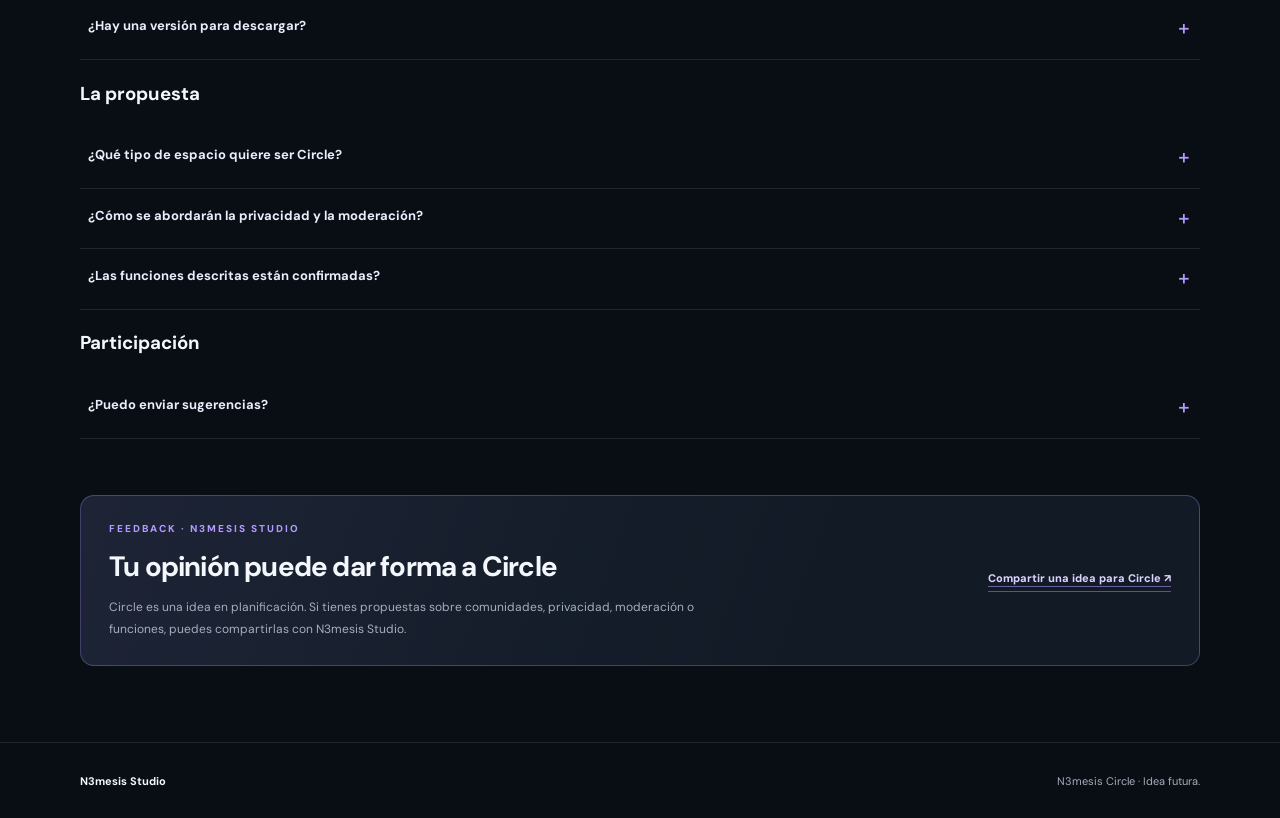
==== commit f4d68d49: "Ordena la ficha de Circle y añade FAQ" ====
--- a/circle/index.html
+++ b/circle/index.html
@@ -42,6 +42,8 @@
 <div class="community-orbit"><span class="community-dot one">✦</span><span class="community-dot two">●</span><span class="community-dot three">◆</span><span class="community-dot four">✧</span><span class="community-core">C</span></div>
 </div>
 </section>
+<section class="download-section wrap"><div class="download-panel"><div><div class="section-kicker">04 / DISPONIBILIDAD</div><h2>Una idea para el <em>futuro.</em></h2><p>Por ahora, Circle forma parte de la visión a largo plazo de N3mesis Studio. Compartiremos novedades cuando haya una propuesta más definida.</p></div><span class="coming-soon">IDEA FUTURA · SIN DESCARGA</span></div></section>
+
 <section class="wrap product-section">
 <div class="section-kicker">01 / LA IDEA</div><h2>Un lugar para compartir <em>lo que nos une.</em></h2>
 <p class="section-intro">La propuesta es que Circle gire alrededor de comunidades creadas por intereses, aficiones o proyectos, en lugar de centrarse únicamente en acumular publicaciones.</p>
@@ -71,9 +73,12 @@
 </div>
 <p class="section-intro" style="margin-top:20px">Las funciones y el enfoque podrán cambiar si la idea avanza a una fase de diseño y validación.</p>
 </section>
-<section class="download-section wrap"><div class="download-panel"><div><div class="section-kicker">04 / DISPONIBILIDAD</div><h2>Una idea para el <em>futuro.</em></h2><p>Por ahora, Circle forma parte de la visión a largo plazo de N3mesis Studio. Compartiremos novedades cuando haya una propuesta más definida.</p></div><span class="coming-soon">IDEA FUTURA · SIN DESCARGA</span></div></section>
 
-<section class="feedback-section wrap">
+
+<section class="wrap product-section faq-section"><div class="section-kicker">05 / PREGUNTAS FRECUENTES</div><h2>Antes de que Circle <em>tome forma.</em></h2><div class="faq-list">
+<div class="faq-group"><h3>Estado del proyecto</h3><details><summary>¿Circle ya está en desarrollo?</summary><p>No. Circle es una idea futura en fase de planificación. N3mesis Studio está centrado primero en sus proyectos actuales.</p></details><details><summary>¿Hay una versión para descargar?</summary><p>No hay aplicación pública ni fecha de lanzamiento anunciada.</p></details></div>
+<div class="faq-group"><h3>La propuesta</h3><details><summary>¿Qué tipo de espacio quiere ser Circle?</summary><p>La idea es reunir comunidades alrededor de intereses compartidos, con publicaciones, actividades, encuestas y conversaciones.</p></details><details><summary>¿Cómo se abordarán la privacidad y la moderación?</summary><p>La propuesta contempla controles de audiencia, bloqueo, denuncias y herramientas de moderación desde el diseño. Los detalles se definirán si el proyecto avanza.</p></details><details><summary>¿Las funciones descritas están confirmadas?</summary><p>No. Son conceptos iniciales y podrán cambiar durante la planificación y validación.</p></details></div>
+<div class="faq-group"><h3>Participación</h3><details><summary>¿Puedo enviar sugerencias?</summary><p>Sí. Puedes compartir ideas mediante el apartado de feedback al final de esta ficha.</p></details></div></div></section><section class="feedback-section wrap">
   <div class="feedback-panel">
     <div><div class="section-kicker">FEEDBACK · N3MESIS STUDIO</div><h2>Tu opinión puede dar forma a Circle</h2><p>Circle es una idea en planificación. Si tienes propuestas sobre comunidades, privacidad, moderación o funciones, puedes compartirlas con N3mesis Studio.</p></div>
     <div class="feedback-actions"><a href="https://github.com/Ocelote9547/Ocelote9547.github.io/issues/new?title=Idea%20para%20N3mesis%20Circle" target="_blank" rel="noopener">Compartir una idea para Circle ↗</a></div>
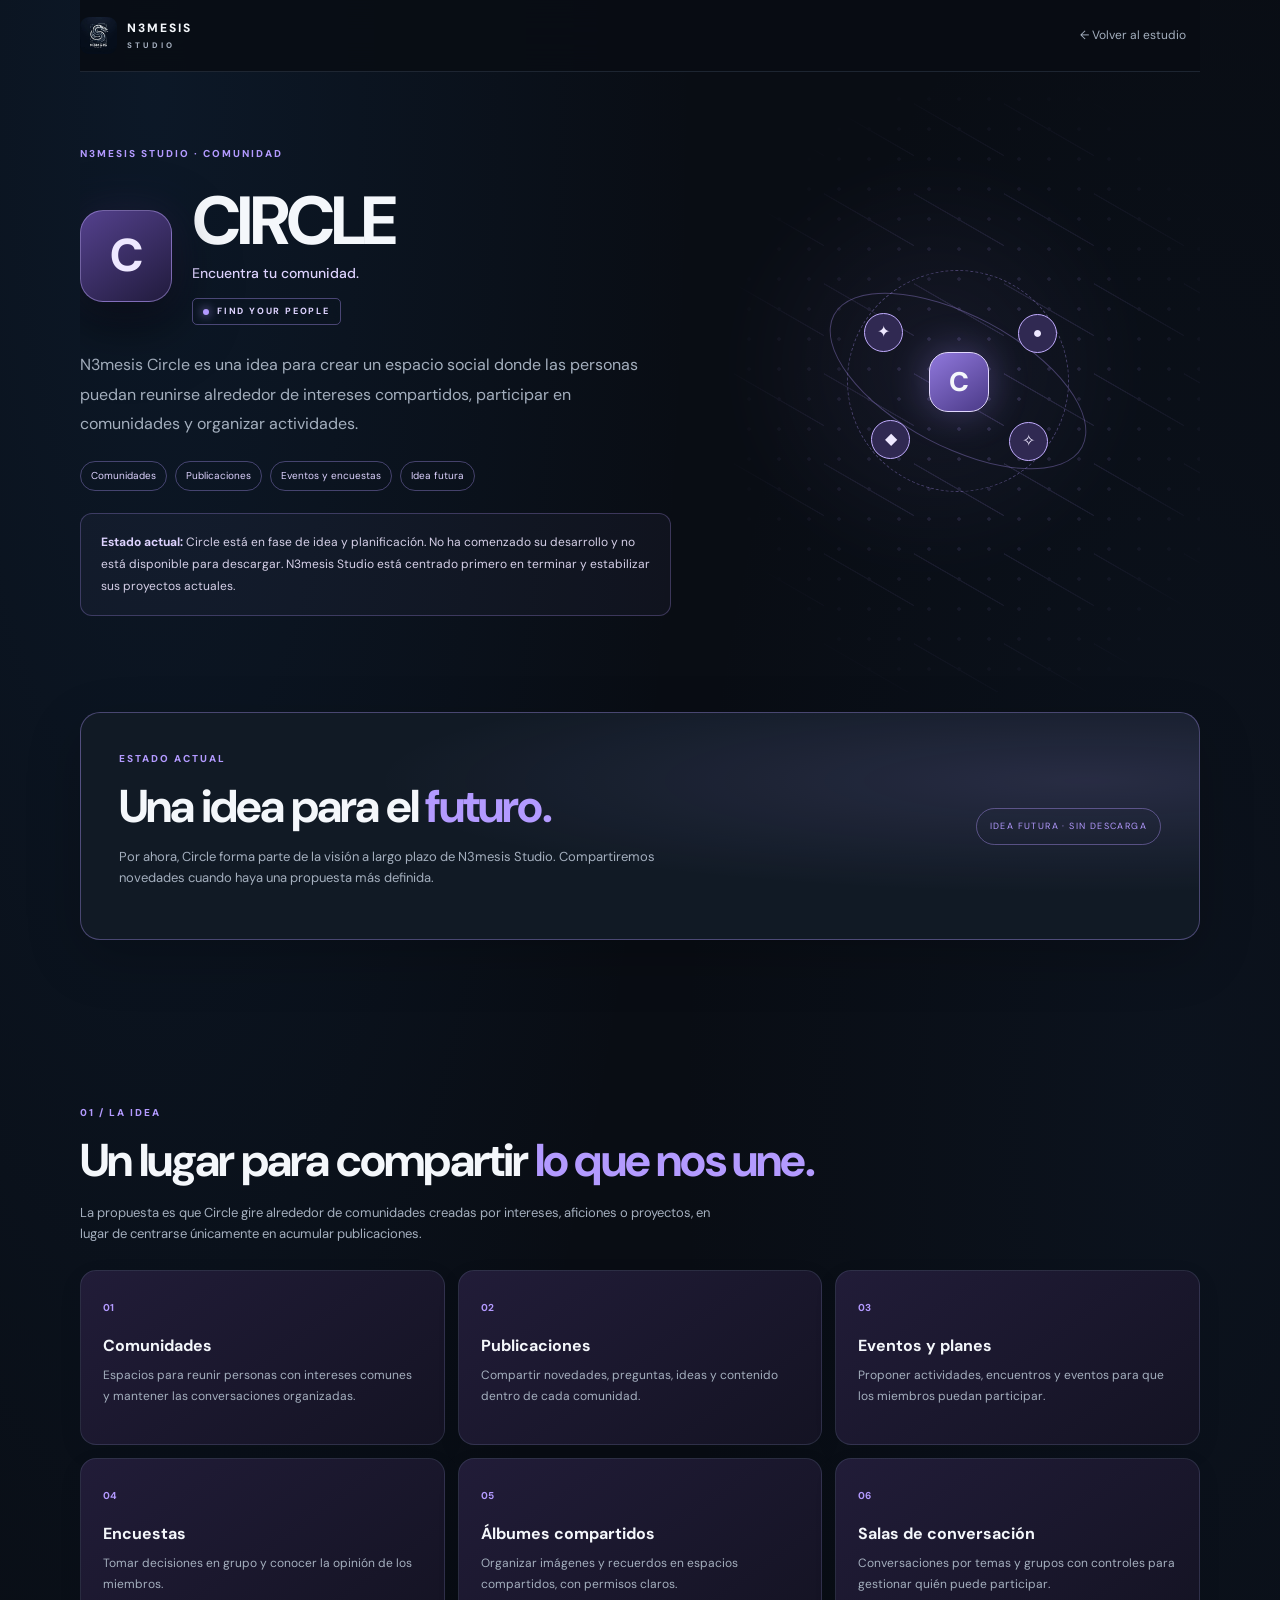
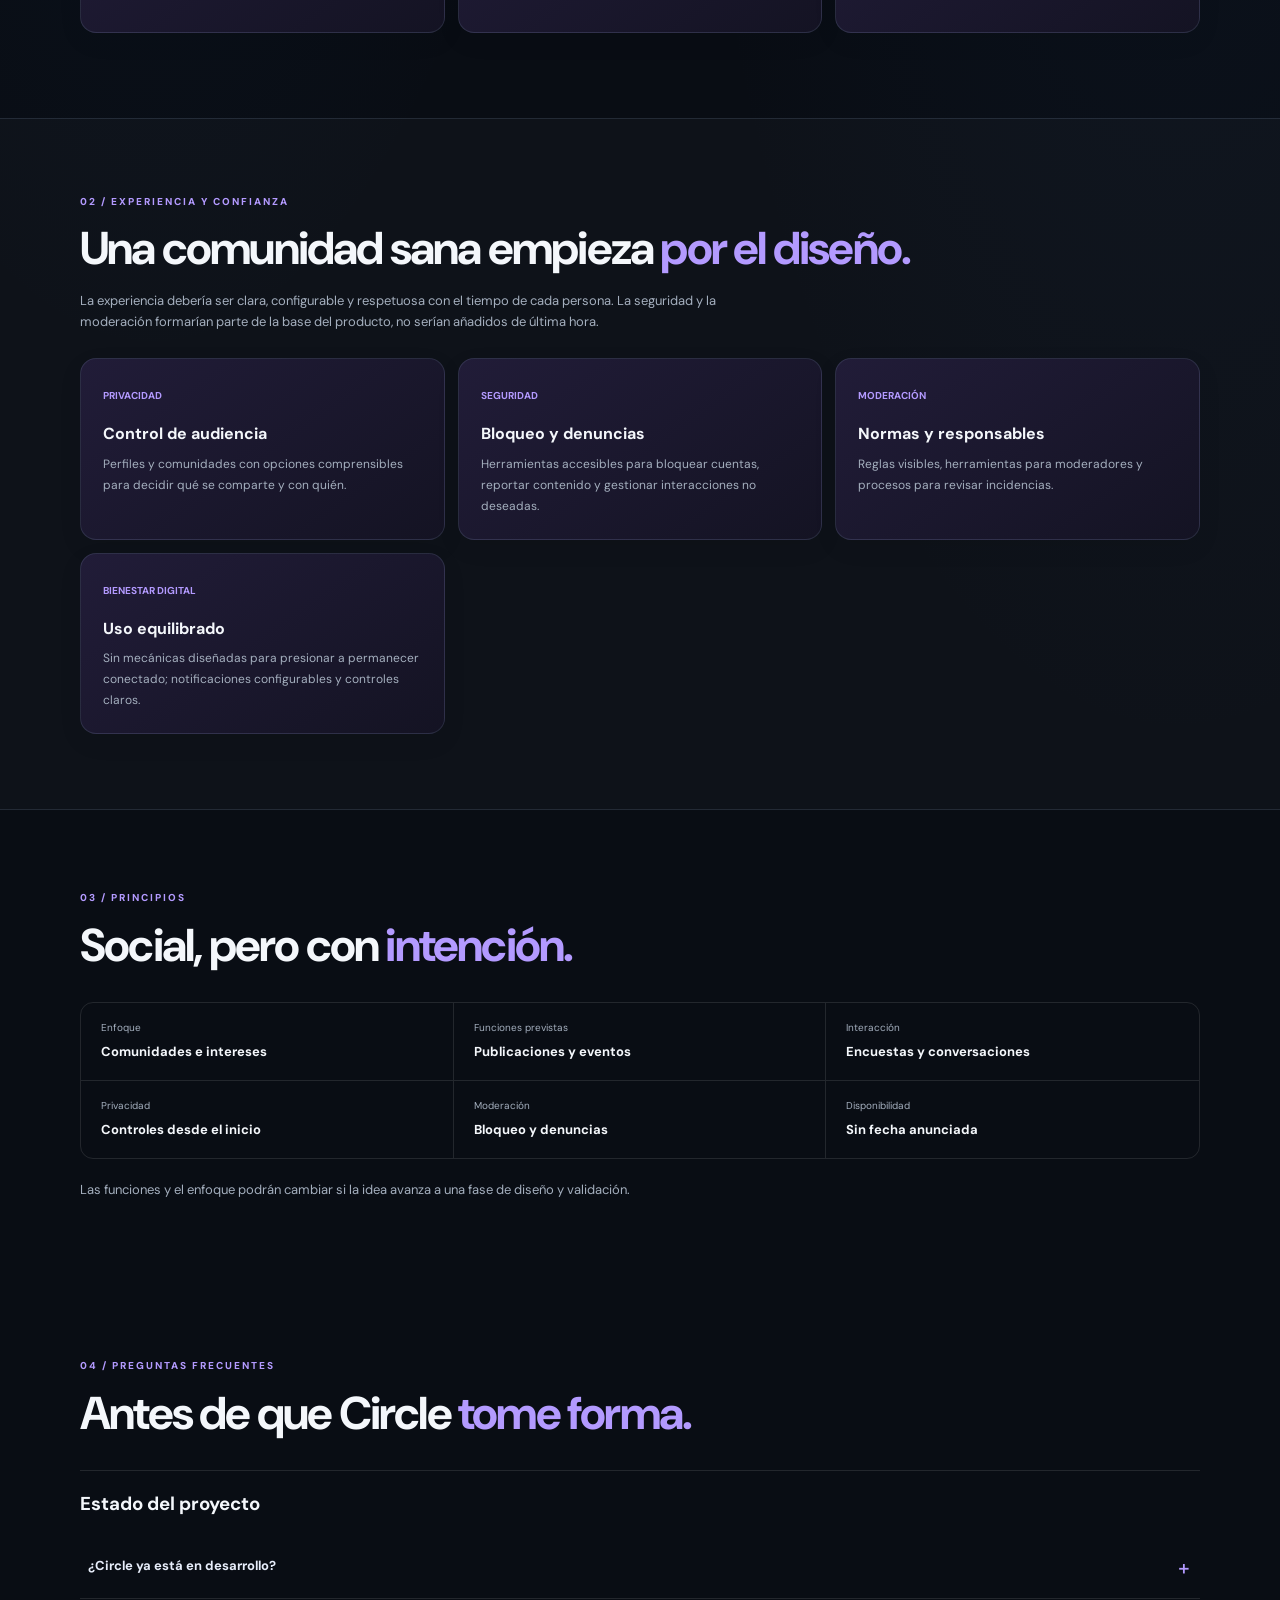
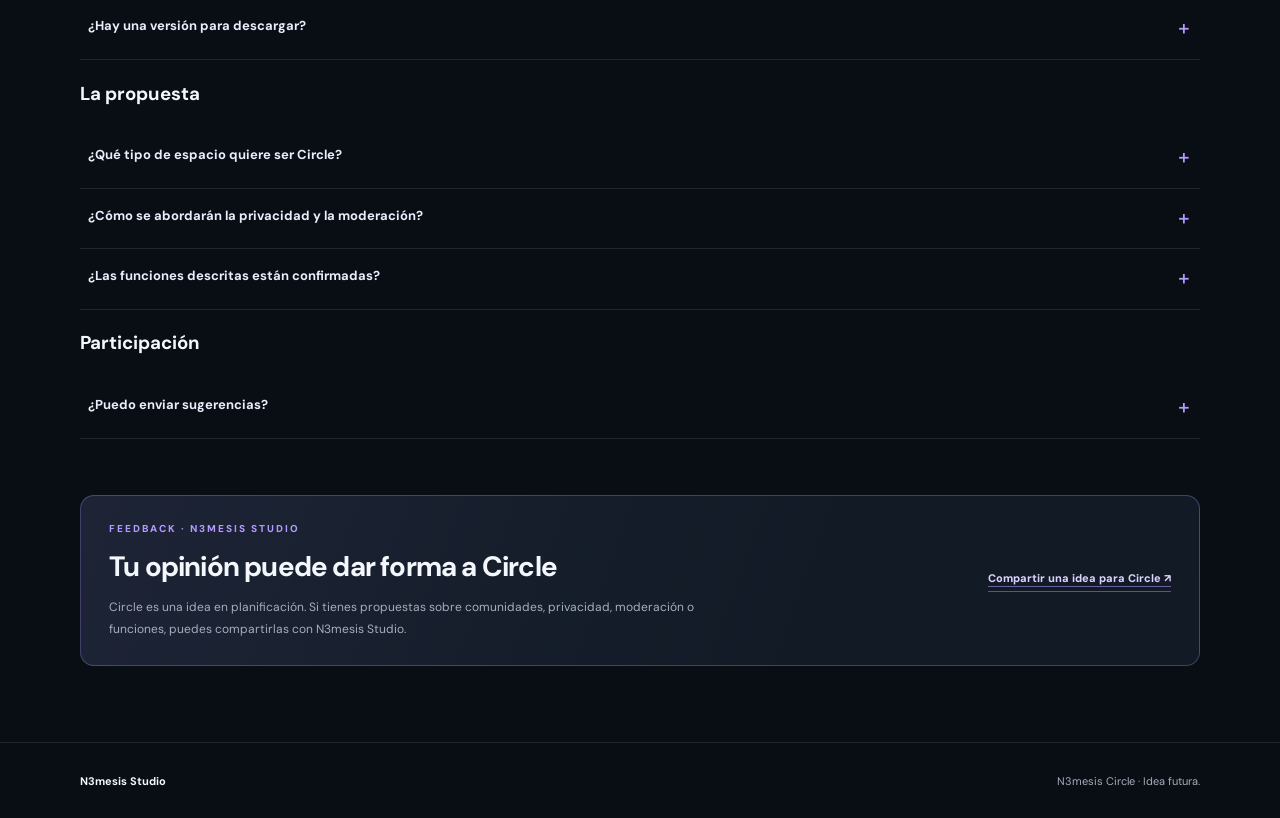
==== commit 824647c7: "Ajusta etiquetas y numeración de secciones" ====
--- a/circle/index.html
+++ b/circle/index.html
@@ -42,7 +42,7 @@
 <div class="community-orbit"><span class="community-dot one">✦</span><span class="community-dot two">●</span><span class="community-dot three">◆</span><span class="community-dot four">✧</span><span class="community-core">C</span></div>
 </div>
 </section>
-<section class="download-section wrap"><div class="download-panel"><div><div class="section-kicker">04 / DISPONIBILIDAD</div><h2>Una idea para el <em>futuro.</em></h2><p>Por ahora, Circle forma parte de la visión a largo plazo de N3mesis Studio. Compartiremos novedades cuando haya una propuesta más definida.</p></div><span class="coming-soon">IDEA FUTURA · SIN DESCARGA</span></div></section>
+<section class="download-section wrap"><div class="download-panel"><div><div class="section-kicker">ESTADO ACTUAL</div><h2>Una idea para el <em>futuro.</em></h2><p>Por ahora, Circle forma parte de la visión a largo plazo de N3mesis Studio. Compartiremos novedades cuando haya una propuesta más definida.</p></div><span class="coming-soon">IDEA FUTURA · SIN DESCARGA</span></div></section>
 
 <section class="wrap product-section">
 <div class="section-kicker">01 / LA IDEA</div><h2>Un lugar para compartir <em>lo que nos une.</em></h2>
@@ -75,7 +75,7 @@
 </section>
 
 
-<section class="wrap product-section faq-section"><div class="section-kicker">05 / PREGUNTAS FRECUENTES</div><h2>Antes de que Circle <em>tome forma.</em></h2><div class="faq-list">
+<section class="wrap product-section faq-section"><div class="section-kicker">04 / PREGUNTAS FRECUENTES</div><h2>Antes de que Circle <em>tome forma.</em></h2><div class="faq-list">
 <div class="faq-group"><h3>Estado del proyecto</h3><details><summary>¿Circle ya está en desarrollo?</summary><p>No. Circle es una idea futura en fase de planificación. N3mesis Studio está centrado primero en sus proyectos actuales.</p></details><details><summary>¿Hay una versión para descargar?</summary><p>No hay aplicación pública ni fecha de lanzamiento anunciada.</p></details></div>
 <div class="faq-group"><h3>La propuesta</h3><details><summary>¿Qué tipo de espacio quiere ser Circle?</summary><p>La idea es reunir comunidades alrededor de intereses compartidos, con publicaciones, actividades, encuestas y conversaciones.</p></details><details><summary>¿Cómo se abordarán la privacidad y la moderación?</summary><p>La propuesta contempla controles de audiencia, bloqueo, denuncias y herramientas de moderación desde el diseño. Los detalles se definirán si el proyecto avanza.</p></details><details><summary>¿Las funciones descritas están confirmadas?</summary><p>No. Son conceptos iniciales y podrán cambiar durante la planificación y validación.</p></details></div>
 <div class="faq-group"><h3>Participación</h3><details><summary>¿Puedo enviar sugerencias?</summary><p>Sí. Puedes compartir ideas mediante el apartado de feedback al final de esta ficha.</p></details></div></div></section><section class="feedback-section wrap">
